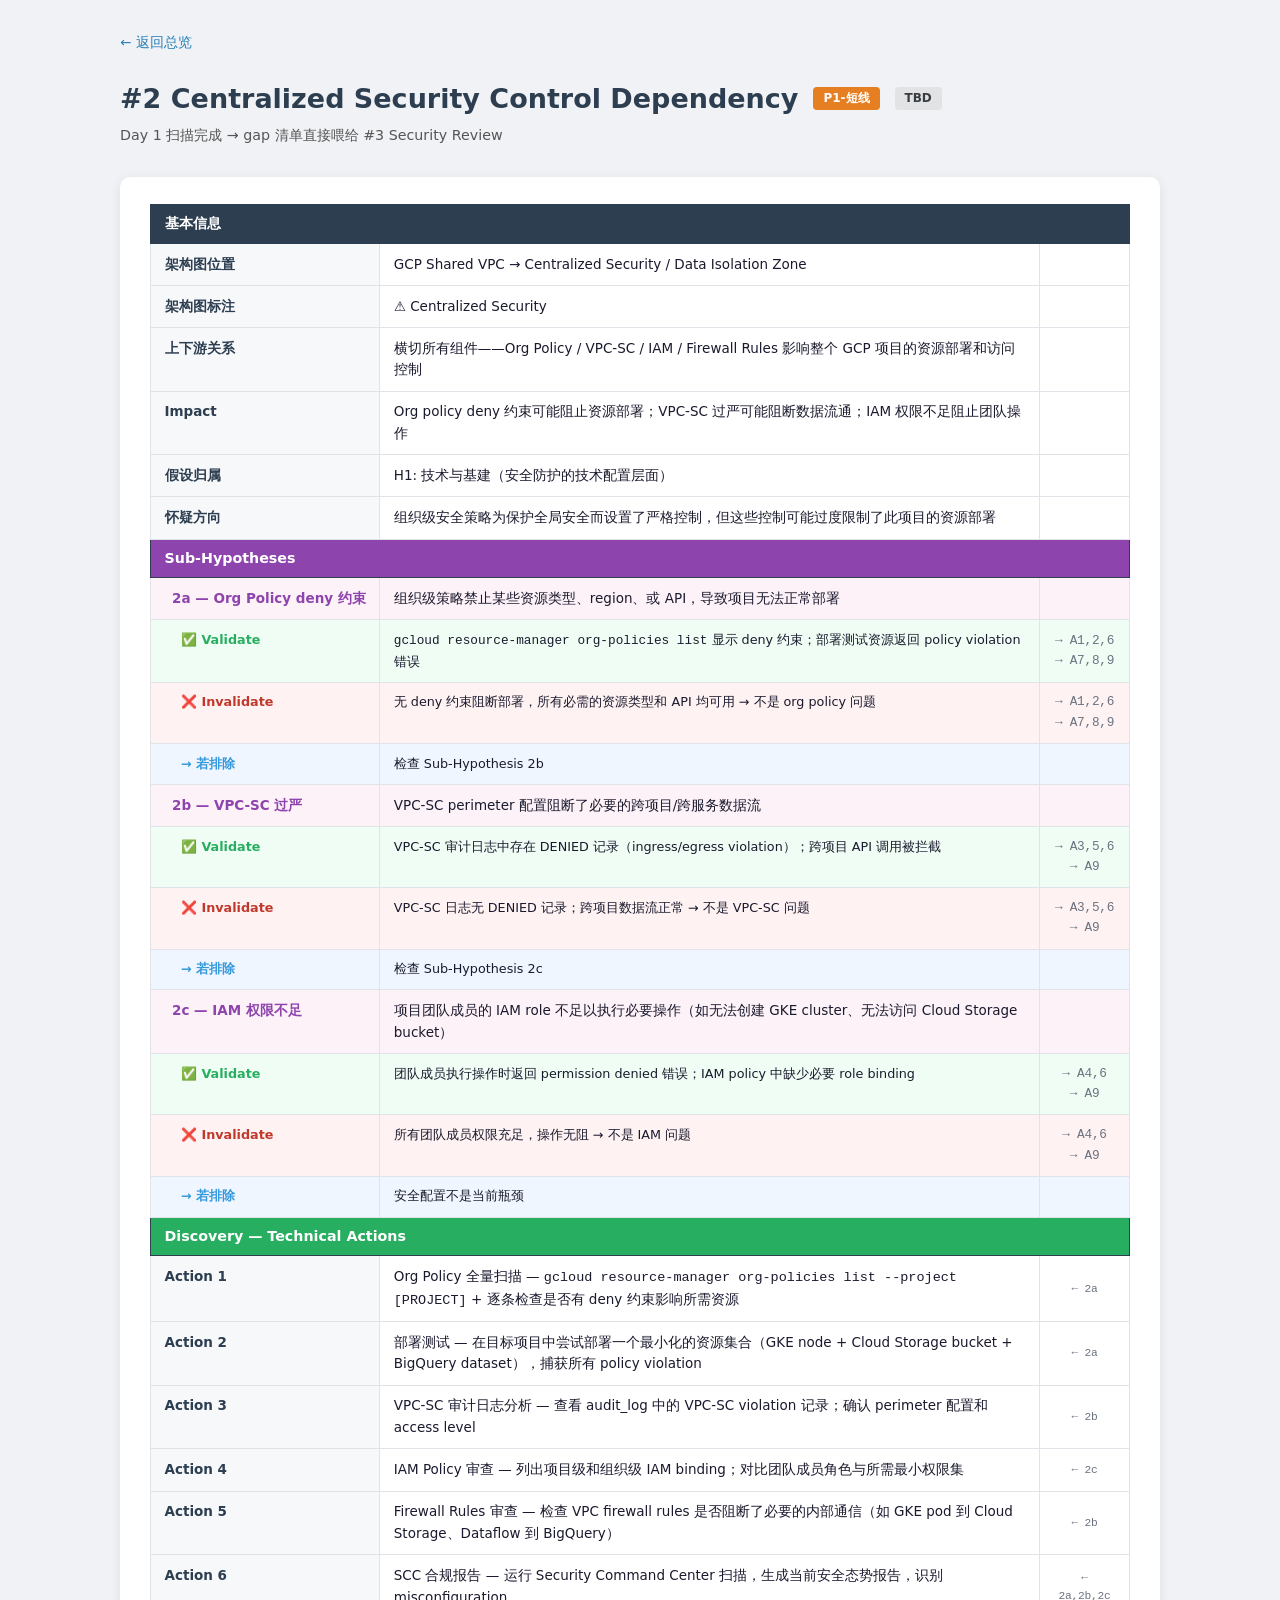
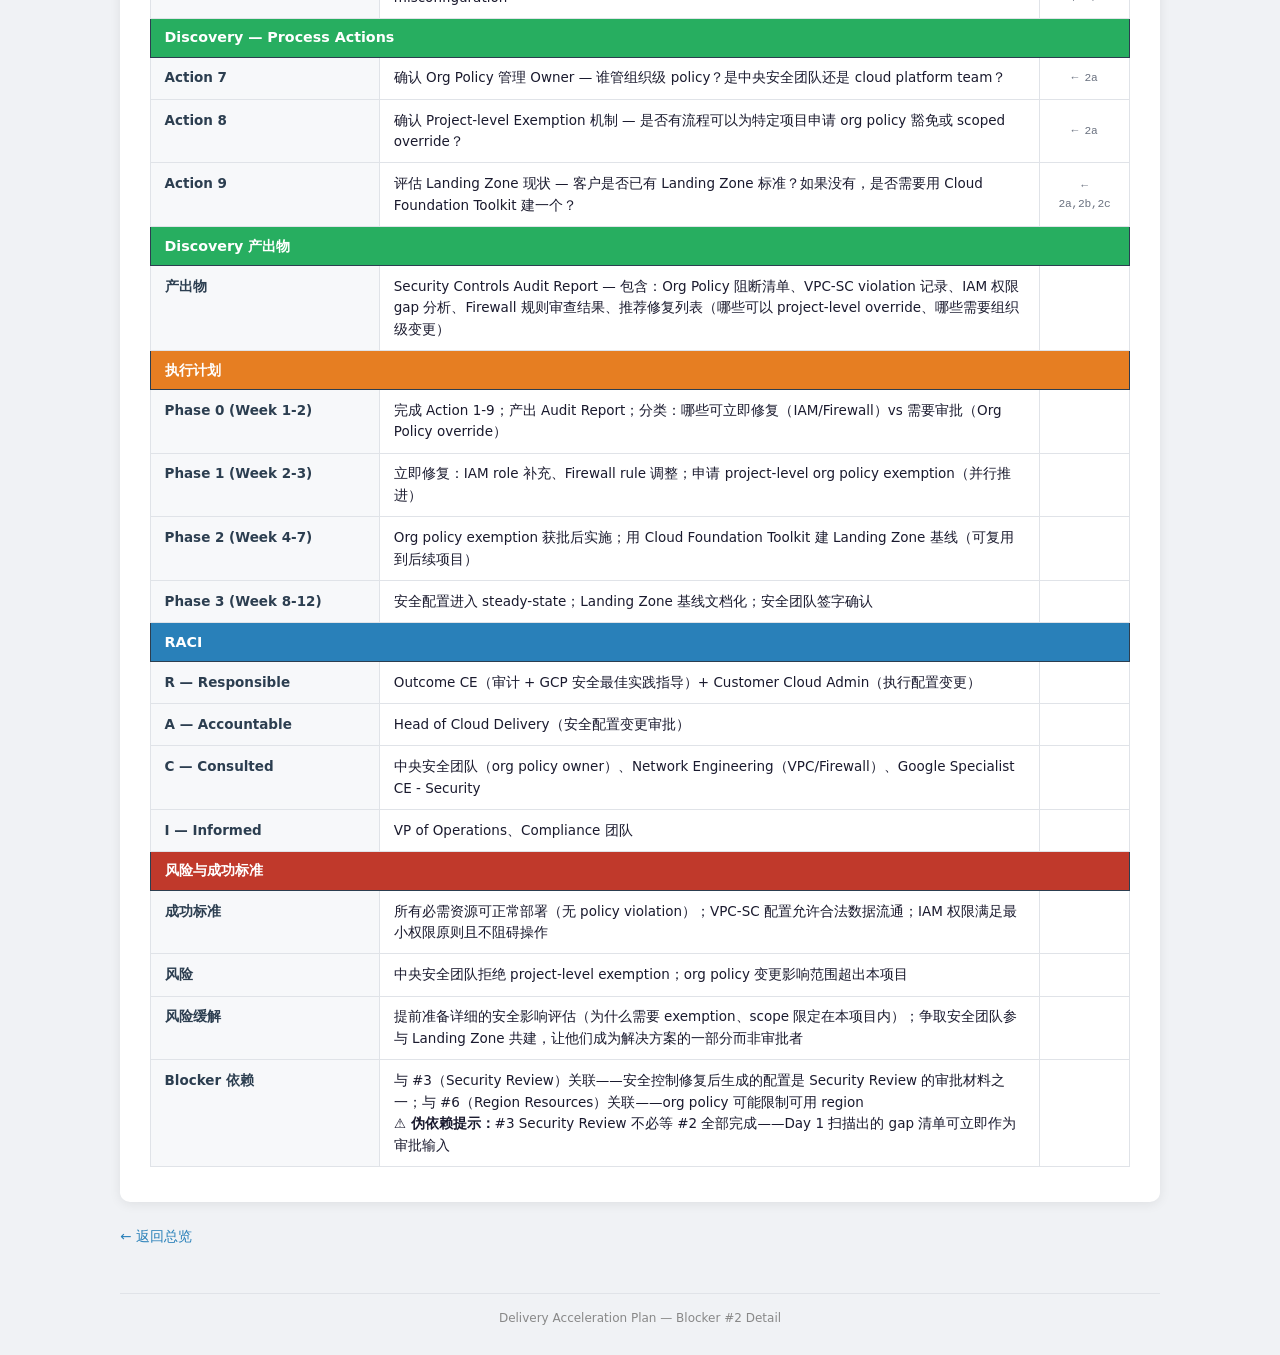
==== blocker2.html @ 209edbf9 "Initial commit — Delivery Acceleration Plan dashboard" ====
<!DOCTYPE html>
<html lang="zh-CN">
<head>
<meta charset="UTF-8"><meta name="viewport" content="width=device-width,initial-scale=1">
<title>#2 Centralized Security Control Dependency — Blocker Detail</title>
<link rel="stylesheet" href="style.css">
<style>
.ref-col{width:90px;text-align:center;font-size:.75rem;color:#6b7280;font-family:"Cascadia Code","Fira Code",monospace;vertical-align:middle;letter-spacing:-.02em;line-height:1.6}
</style>
</head>
<body>
<div class="nav"><a href="index.html">← 返回总览</a></div>

<div class="page-header">
  <h1>#2 Centralized Security Control Dependency</h1>
  <span class="badge badge-p1">P1-短线</span>
  <span class="status status-tbd">TBD</span>
</div>
<p class="subtitle">Day 1 扫描完成 → gap 清单直接喂给 #3 Security Review</p>

<div class="card">
<table>
<tr class="section-header"><td colspan="3">基本信息</td></tr>
<tr><th>架构图位置</th><td>GCP Shared VPC → Centralized Security / Data Isolation Zone</td><td class="ref-col"></td></tr>
<tr><th>架构图标注</th><td>⚠️ Centralized Security</td><td class="ref-col"></td></tr>
<tr><th>上下游关系</th><td>横切所有组件——Org Policy / VPC-SC / IAM / Firewall Rules 影响整个 GCP 项目的资源部署和访问控制</td><td class="ref-col"></td></tr>
<tr><th>Impact</th><td>Org policy deny 约束可能阻止资源部署；VPC-SC 过严可能阻断数据流通；IAM 权限不足阻止团队操作</td><td class="ref-col"></td></tr>
<tr><th>假设归属</th><td>H1: 技术与基建（安全防护的技术配置层面）</td><td class="ref-col"></td></tr>
<tr><th>怀疑方向</th><td>组织级安全策略为保护全局安全而设置了严格控制，但这些控制可能过度限制了此项目的资源部署</td><td class="ref-col"></td></tr>

<tr class="section-header hyp"><td colspan="3">Sub-Hypotheses</td></tr>

<tr class="sub-hyp"><th>2a — Org Policy deny 约束</th><td>组织级策略禁止某些资源类型、region、或 API，导致项目无法正常部署</td><td class="ref-col"></td></tr>
<tr class="validate"><th>✅ Validate</th><td><code>gcloud resource-manager org-policies list</code> 显示 deny 约束；部署测试资源返回 policy violation 错误</td><td class="ref-col">→ A1,2,6<br>→ A7,8,9</td></tr>
<tr class="invalidate"><th>❌ Invalidate</th><td>无 deny 约束阻断部署，所有必需的资源类型和 API 均可用 → 不是 org policy 问题</td><td class="ref-col">→ A1,2,6<br>→ A7,8,9</td></tr>
<tr class="fallback"><th>→ 若排除</th><td>检查 Sub-Hypothesis 2b</td><td class="ref-col"></td></tr>

<tr class="sub-hyp"><th>2b — VPC-SC 过严</th><td>VPC-SC perimeter 配置阻断了必要的跨项目/跨服务数据流</td><td class="ref-col"></td></tr>
<tr class="validate"><th>✅ Validate</th><td>VPC-SC 审计日志中存在 DENIED 记录（ingress/egress violation）；跨项目 API 调用被拦截</td><td class="ref-col">→ A3,5,6<br>→ A9</td></tr>
<tr class="invalidate"><th>❌ Invalidate</th><td>VPC-SC 日志无 DENIED 记录；跨项目数据流正常 → 不是 VPC-SC 问题</td><td class="ref-col">→ A3,5,6<br>→ A9</td></tr>
<tr class="fallback"><th>→ 若排除</th><td>检查 Sub-Hypothesis 2c</td><td class="ref-col"></td></tr>

<tr class="sub-hyp"><th>2c — IAM 权限不足</th><td>项目团队成员的 IAM role 不足以执行必要操作（如无法创建 GKE cluster、无法访问 Cloud Storage bucket）</td><td class="ref-col"></td></tr>
<tr class="validate"><th>✅ Validate</th><td>团队成员执行操作时返回 permission denied 错误；IAM policy 中缺少必要 role binding</td><td class="ref-col">→ A4,6<br>→ A9</td></tr>
<tr class="invalidate"><th>❌ Invalidate</th><td>所有团队成员权限充足，操作无阻 → 不是 IAM 问题</td><td class="ref-col">→ A4,6<br>→ A9</td></tr>
<tr class="fallback"><th>→ 若排除</th><td>安全配置不是当前瓶颈</td><td class="ref-col"></td></tr>

<tr class="section-header disc"><td colspan="3">Discovery — Technical Actions</td></tr>
<tr><th>Action 1</th><td>Org Policy 全量扫描 — <code>gcloud resource-manager org-policies list --project [PROJECT]</code> + 逐条检查是否有 deny 约束影响所需资源</td><td class="ref-col">← 2a</td></tr>
<tr><th>Action 2</th><td>部署测试 — 在目标项目中尝试部署一个最小化的资源集合（GKE node + Cloud Storage bucket + BigQuery dataset），捕获所有 policy violation</td><td class="ref-col">← 2a</td></tr>
<tr><th>Action 3</th><td>VPC-SC 审计日志分析 — 查看 audit_log 中的 VPC-SC violation 记录；确认 perimeter 配置和 access level</td><td class="ref-col">← 2b</td></tr>
<tr><th>Action 4</th><td>IAM Policy 审查 — 列出项目级和组织级 IAM binding；对比团队成员角色与所需最小权限集</td><td class="ref-col">← 2c</td></tr>
<tr><th>Action 5</th><td>Firewall Rules 审查 — 检查 VPC firewall rules 是否阻断了必要的内部通信（如 GKE pod 到 Cloud Storage、Dataflow 到 BigQuery）</td><td class="ref-col">← 2b</td></tr>
<tr><th>Action 6</th><td>SCC 合规报告 — 运行 Security Command Center 扫描，生成当前安全态势报告，识别 misconfiguration</td><td class="ref-col">← 2a,2b,2c</td></tr>

<tr class="section-header disc"><td colspan="3">Discovery — Process Actions</td></tr>
<tr><th>Action 7</th><td>确认 Org Policy 管理 Owner — 谁管组织级 policy？是中央安全团队还是 cloud platform team？</td><td class="ref-col">← 2a</td></tr>
<tr><th>Action 8</th><td>确认 Project-level Exemption 机制 — 是否有流程可以为特定项目申请 org policy 豁免或 scoped override？</td><td class="ref-col">← 2a</td></tr>
<tr><th>Action 9</th><td>评估 Landing Zone 现状 — 客户是否已有 Landing Zone 标准？如果没有，是否需要用 Cloud Foundation Toolkit 建一个？</td><td class="ref-col">← 2a,2b,2c</td></tr>

<tr class="section-header disc"><td colspan="3">Discovery 产出物</td></tr>
<tr><th>产出物</th><td>Security Controls Audit Report — 包含：Org Policy 阻断清单、VPC-SC violation 记录、IAM 权限 gap 分析、Firewall 规则审查结果、推荐修复列表（哪些可以 project-level override、哪些需要组织级变更）</td><td class="ref-col"></td></tr>

<tr class="section-header exec"><td colspan="3">执行计划</td></tr>
<tr><th>Phase 0 (Week 1-2)</th><td>完成 Action 1-9；产出 Audit Report；分类：哪些可立即修复（IAM/Firewall）vs 需要审批（Org Policy override）</td><td class="ref-col"></td></tr>
<tr><th>Phase 1 (Week 2-3)</th><td>立即修复：IAM role 补充、Firewall rule 调整；申请 project-level org policy exemption（并行推进）</td><td class="ref-col"></td></tr>
<tr><th>Phase 2 (Week 4-7)</th><td>Org policy exemption 获批后实施；用 Cloud Foundation Toolkit 建 Landing Zone 基线（可复用到后续项目）</td><td class="ref-col"></td></tr>
<tr><th>Phase 3 (Week 8-12)</th><td>安全配置进入 steady-state；Landing Zone 基线文档化；安全团队签字确认</td><td class="ref-col"></td></tr>

<tr class="section-header raci"><td colspan="3">RACI</td></tr>
<tr><th>R — Responsible</th><td>Outcome CE（审计 + GCP 安全最佳实践指导）+ Customer Cloud Admin（执行配置变更）</td><td class="ref-col"></td></tr>
<tr><th>A — Accountable</th><td>Head of Cloud Delivery（安全配置变更审批）</td><td class="ref-col"></td></tr>
<tr><th>C — Consulted</th><td>中央安全团队（org policy owner）、Network Engineering（VPC/Firewall）、Google Specialist CE - Security</td><td class="ref-col"></td></tr>
<tr><th>I — Informed</th><td>VP of Operations、Compliance 团队</td><td class="ref-col"></td></tr>

<tr class="section-header risk"><td colspan="3">风险与成功标准</td></tr>
<tr><th>成功标准</th><td>所有必需资源可正常部署（无 policy violation）；VPC-SC 配置允许合法数据流通；IAM 权限满足最小权限原则且不阻碍操作</td><td class="ref-col"></td></tr>
<tr><th>风险</th><td>中央安全团队拒绝 project-level exemption；org policy 变更影响范围超出本项目</td><td class="ref-col"></td></tr>
<tr><th>风险缓解</th><td>提前准备详细的安全影响评估（为什么需要 exemption、scope 限定在本项目内）；争取安全团队参与 Landing Zone 共建，让他们成为解决方案的一部分而非审批者</td><td class="ref-col"></td></tr>
<tr><th>Blocker 依赖</th><td>与 #3（Security Review）关联——安全控制修复后生成的配置是 Security Review 的审批材料之一；与 #6（Region Resources）关联——org policy 可能限制可用 region<br><b>⚠️ 伪依赖提示：</b>#3 Security Review 不必等 #2 全部完成——Day 1 扫描出的 gap 清单可立即作为审批输入</td><td class="ref-col"></td></tr>
</table>
</div>

<div class="nav" style="margin-top:1rem"><a href="index.html">← 返回总览</a></div>
<div class="footer">Delivery Acceleration Plan — Blocker #2 Detail</div>
</body>
</html>
---- style.css ----
/* ===== Base ===== */
*,*::before,*::after{box-sizing:border-box;margin:0;padding:0}
:root{
  --bg:#f0f2f5;--card:#fff;--border:#e0e3e8;
  --text:#1a1a2e;--text2:#555;--text3:#888;
  --p0:#dc3545;--p1:#e67e22;--p2:#27ae60;
  --accent:#2c3e50;--link:#2980b9;
  --shadow:0 2px 12px rgba(0,0,0,.08);
  --radius:10px;
}
html{font-size:15px}
body{font-family:"Segoe UI","Microsoft YaHei","PingFang SC",system-ui,sans-serif;background:var(--bg);color:var(--text);line-height:1.6;padding:2rem;max-width:1100px;margin:0 auto}

/* ===== Typography ===== */
h1{font-size:1.8rem;color:var(--accent);margin-bottom:.3rem}
h2{font-size:1.3rem;color:var(--accent);margin:2rem 0 1rem;padding-bottom:.4rem;border-bottom:2px solid var(--border)}
h3{font-size:1.05rem;color:var(--text2);margin:1.2rem 0 .6rem}
p.subtitle{color:var(--text2);margin-bottom:2rem;font-size:.95rem}

/* ===== Badge ===== */
.badge{display:inline-block;padding:2px 10px;border-radius:4px;font-size:.8rem;font-weight:700;color:#fff;vertical-align:middle}
.badge-p0{background:var(--p0)}
.badge-p1{background:var(--p1)}
.badge-p2{background:var(--p2)}
.badge-h3{background:var(--p2)}
.badge-info{background:#17a2b8}

/* ===== Card ===== */
.card{background:var(--card);border-radius:var(--radius);box-shadow:var(--shadow);padding:1.8rem 2rem;margin-bottom:1.5rem}

/* ===== Dependency Diagram ===== */
.diagram-box{background:#1a1a2e;color:#e8e8e8;border-radius:var(--radius);padding:2rem 2.5rem;overflow-x:auto;box-shadow:var(--shadow)}
.diagram-box pre{font-family:"Cascadia Code","Fira Code","Source Code Pro","Consolas",monospace;font-size:.88rem;line-height:1.7;white-space:pre;margin:0}
.diagram-box a{color:#5dade2;text-decoration:none;font-weight:700;transition:color .15s}
.diagram-box a:hover{color:#f9e547;text-decoration:underline}
.diagram-box .dim{color:#6c7a89}
.diagram-box .arrow{color:#7f8c8d}
.diagram-box .label{color:#aab7b8;font-size:.82rem}

/* ===== Table ===== */
table{width:100%;border-collapse:collapse;margin-bottom:.5rem}
table th,table td{padding:.65rem .9rem;text-align:left;border:1px solid var(--border);vertical-align:top;font-size:.9rem}
table th{background:#f7f8fa;color:var(--accent);font-weight:600;white-space:nowrap;width:180px}
table td{color:var(--text)}

/* Section header row */
tr.section-header td{background:var(--accent);color:#fff;font-weight:700;font-size:.95rem;padding:.5rem .9rem;border-color:var(--accent)}
tr.section-header.hyp td{background:#8e44ad}
tr.section-header.disc td{background:#27ae60}
tr.section-header.exec td{background:#e67e22}
tr.section-header.raci td{background:#2980b9}
tr.section-header.risk td{background:#c0392b}

/* Sub-hypothesis rows */
tr.sub-hyp th{background:#fdf2f8;color:#8e44ad;font-weight:600;padding-left:1.4rem}
tr.sub-hyp td{background:#fdf2f8}
tr.validate th{background:#f0fdf4;color:#27ae60;padding-left:2rem;font-size:.85rem}
tr.validate td{background:#f0fdf4;font-size:.85rem}
tr.invalidate th{background:#fef2f2;color:#c0392b;padding-left:2rem;font-size:.85rem}
tr.invalidate td{background:#fef2f2;font-size:.85rem}
tr.fallback th{background:#eff6ff;color:#3498db;padding-left:2rem;font-size:.85rem}
tr.fallback td{background:#eff6ff;font-size:.85rem}

/* ===== Nav ===== */
.nav{margin-bottom:1.5rem}
.nav a{color:var(--link);text-decoration:none;font-size:.9rem}
.nav a:hover{text-decoration:underline}
.nav .sep{color:var(--text3);margin:0 .4rem}

/* ===== Header bar ===== */
.page-header{display:flex;align-items:center;gap:1rem;flex-wrap:wrap;margin-bottom:.3rem}
.page-header h1{margin-bottom:0}

/* ===== Status ===== */
.status{display:inline-block;padding:2px 10px;border-radius:4px;font-size:.8rem;font-weight:600}
.status-active{background:#ffeeba;color:#856404}
.status-stalled{background:#f8d7da;color:#721c24}
.status-tbd{background:#e2e3e5;color:#383d41}
.status-pending{background:#d1ecf1;color:#0c5460}

/* ===== Footer ===== */
.footer{text-align:center;color:var(--text3);font-size:.8rem;margin-top:3rem;padding-top:1rem;border-top:1px solid var(--border)}

/* ===== Critical Path ===== */
.critical-path{background:linear-gradient(135deg,#fff9c4,#fff3e0);border-radius:var(--radius);padding:1.2rem 1.5rem;margin-top:1.5rem;box-shadow:0 2px 12px rgba(0,0,0,.06)}
.critical-path h3{color:#e65100;margin:0 0 .5rem}
.critical-path p{color:#4e342e;font-size:.92rem;margin:0}

/* ===== Index cards grid ===== */
.blocker-grid{display:grid;grid-template-columns:repeat(2,1fr);gap:1rem}
.blocker-card{background:var(--card);border-radius:var(--radius);box-shadow:var(--shadow);padding:.5rem 1rem;transition:transform .15s,box-shadow .15s;text-decoration:none;color:var(--text);display:block;border-left:4px solid var(--border)}
.blocker-card:hover{transform:translateY(-2px);box-shadow:0 6px 20px rgba(0,0,0,.12)}
.blocker-card.p0{border-left-color:var(--p0)}
.blocker-card.p1{border-left-color:var(--p1)}
.blocker-card.p2{border-left-color:var(--p2)}
.blocker-card.h3{border-left-color:var(--p2)}
.blocker-card .card-title{font-weight:700;font-size:.85rem;margin-bottom:.15rem;display:flex;align-items:center;gap:.4rem}
.blocker-card .card-desc{color:var(--text2);font-size:.75rem;line-height:1.4}

/* ===== Gantt Version Panel ===== */
.gv-toolbar{display:flex;gap:.5rem;margin-bottom:.6rem;flex-wrap:wrap}
.gv-btn{padding:.3rem .7rem;font-size:.7rem;border:1px solid #cbd5e1;border-radius:6px;background:#fff;color:#475569;cursor:pointer;transition:all .15s;font-family:inherit}
.gv-btn:hover{background:#f1f5f9;border-color:#94a3b8;color:#1e293b}
.gv-panel{background:#fff;border:1px solid #e2e8f0;border-radius:10px;box-shadow:0 4px 16px rgba(0,0,0,.08);margin-top:.6rem;max-height:360px;overflow:hidden;display:flex;flex-direction:column}
.gv-panel-hdr{padding:.5rem .8rem;font-size:.75rem;font-weight:700;color:#1e293b;border-bottom:1px solid #e2e8f0;display:flex;justify-content:space-between;align-items:center}
.gv-close{cursor:pointer;color:#94a3b8;font-size:.85rem;line-height:1}
.gv-close:hover{color:#ef4444}
.gv-list{overflow-y:auto;flex:1;padding:.4rem 0}
.gv-item{display:flex;align-items:center;gap:.5rem;padding:.35rem .8rem;font-size:.7rem;border-bottom:1px solid #f1f5f9;transition:background .1s}
.gv-item:hover{background:#f8fafc}
.gv-icon{font-size:.8rem;flex-shrink:0;width:16px;text-align:center}
.gv-manual .gv-icon{color:#d97706}
.gv-auto .gv-icon{color:#94a3b8}
.gv-name{flex:1;min-width:0;overflow:hidden;text-overflow:ellipsis;white-space:nowrap;color:#334155}
.gv-auto .gv-name{color:#94a3b8;font-style:italic}
.gv-time{font-size:.62rem;color:#94a3b8;flex-shrink:0;font-family:"Cascadia Code","Fira Code",monospace}
.gv-actions{display:flex;gap:.3rem;flex-shrink:0}
.gv-actions button{padding:.15rem .4rem;font-size:.6rem;border:1px solid #e2e8f0;border-radius:4px;background:#fff;color:#475569;cursor:pointer;transition:all .12s}
.gv-actions .gv-restore:hover{background:#dbeafe;border-color:#93c5fd;color:#1d4ed8}
.gv-actions .gv-del:hover{background:#fee2e2;border-color:#fca5a5;color:#dc2626}
.gv-empty{padding:1.5rem;text-align:center;color:#94a3b8;font-size:.72rem}

/* ===== Responsive ===== */
@media(max-width:700px){
  body{padding:1rem}
  .diagram-box{padding:1rem;font-size:.75rem}
  table th{width:120px}
}
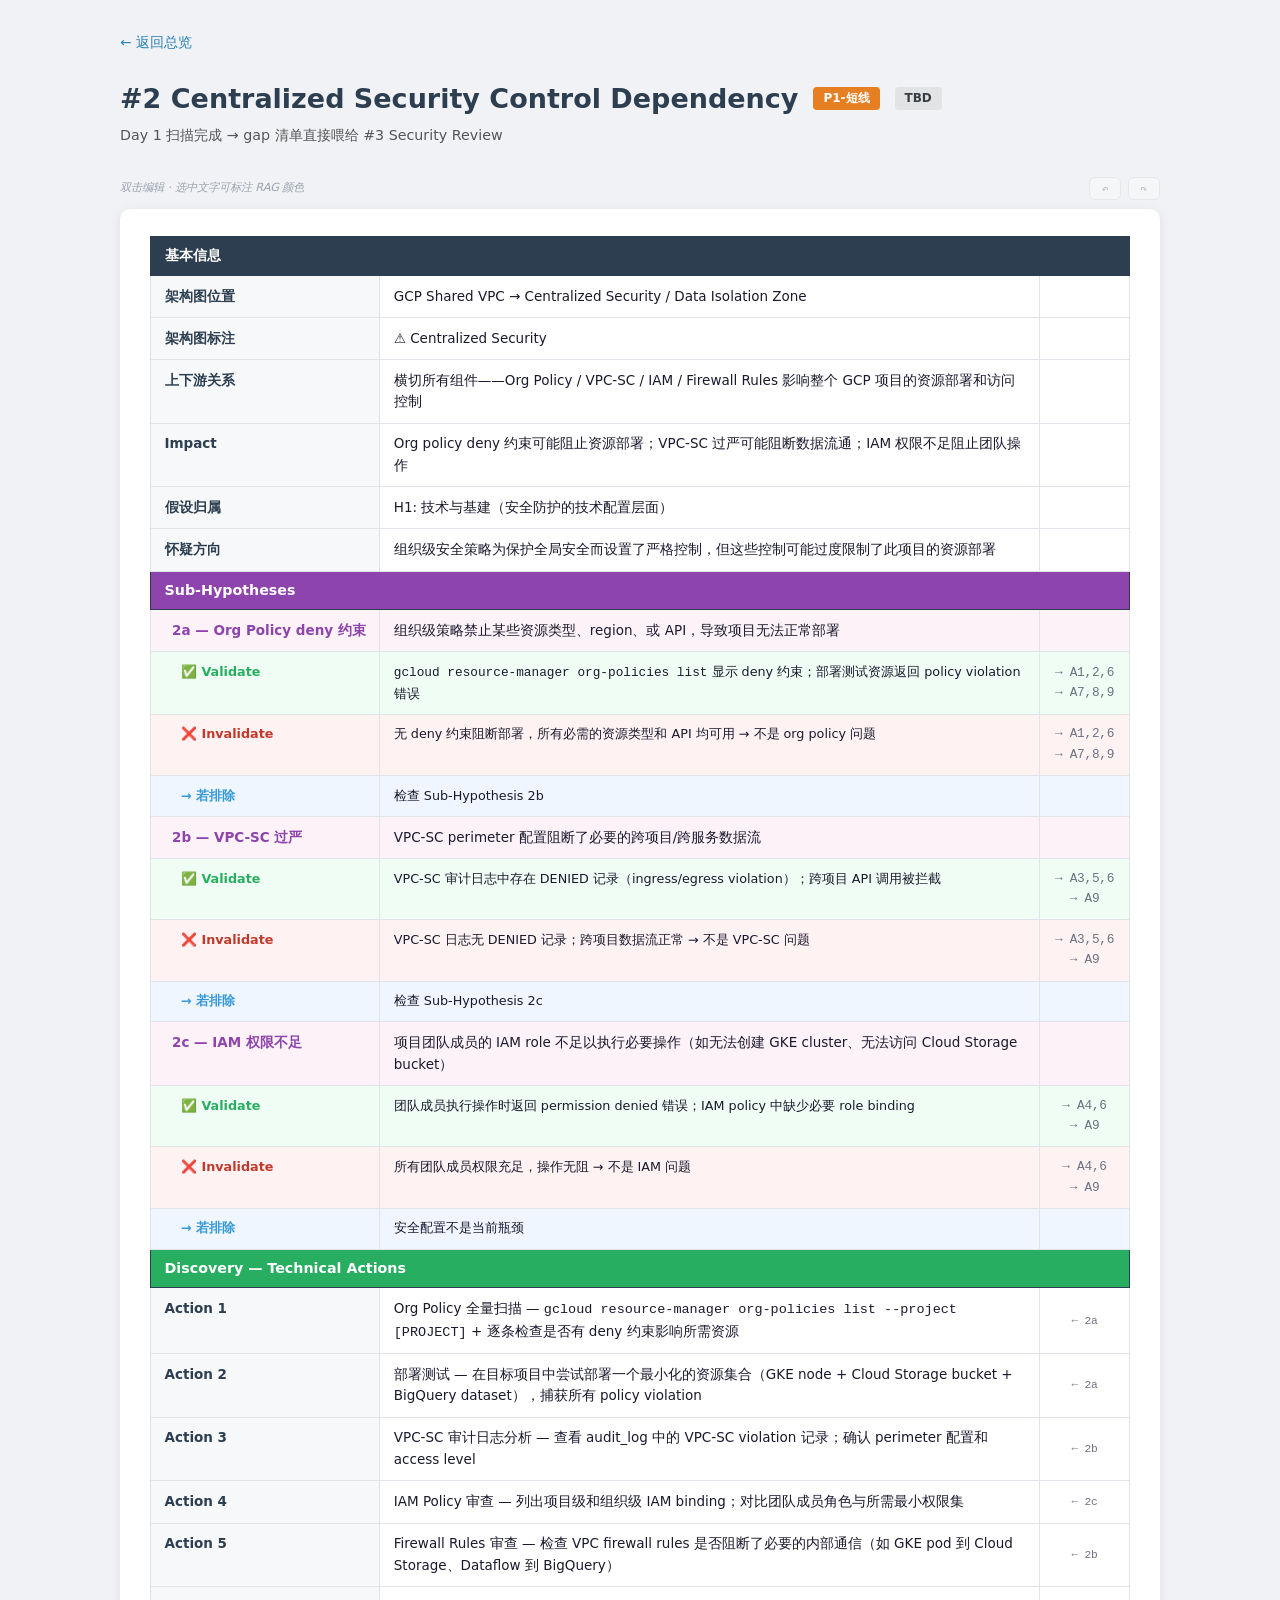
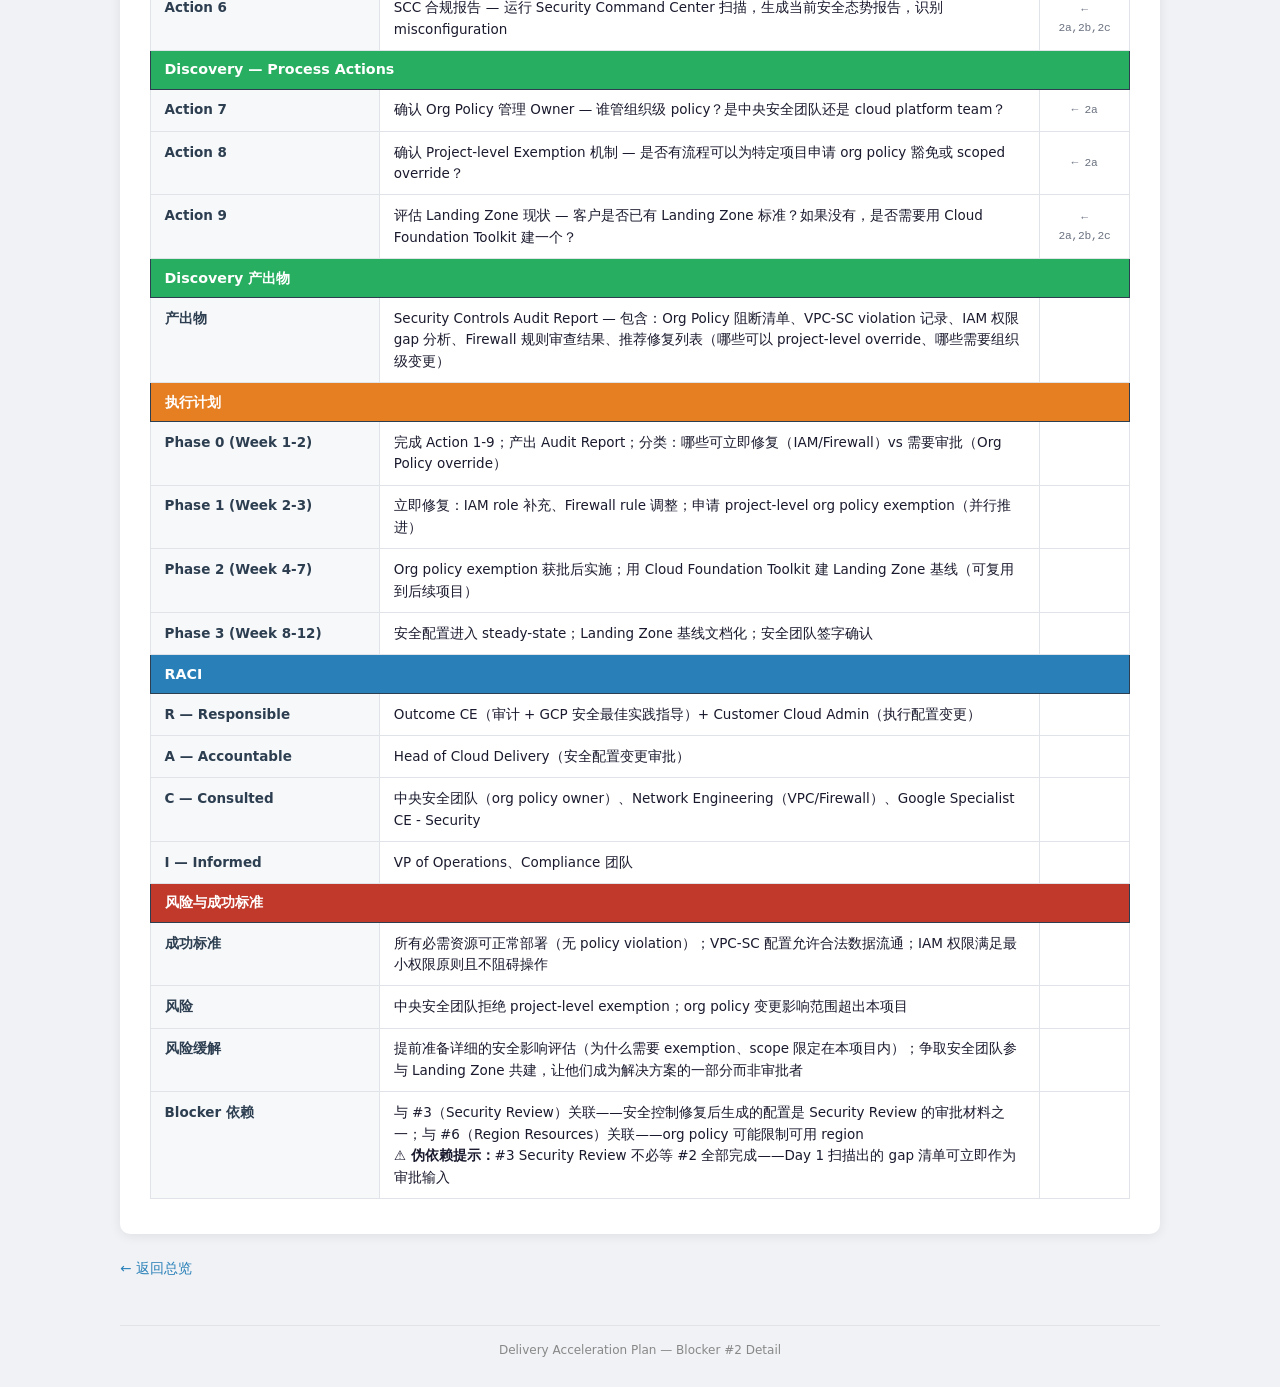
==== commit e92c10ef: "Add inline editing with RAG highlighting and undo/redo to blocker pages - site-editor.js: self-conta" ====
--- a/blocker2.html
+++ b/blocker2.html
@@ -83,5 +83,6 @@
 
 <div class="nav" style="margin-top:1rem"><a href="index.html">← 返回总览</a></div>
 <div class="footer">Delivery Acceleration Plan — Blocker #2 Detail</div>
+<script src="site-editor.js"></script>
 </body>
 </html>
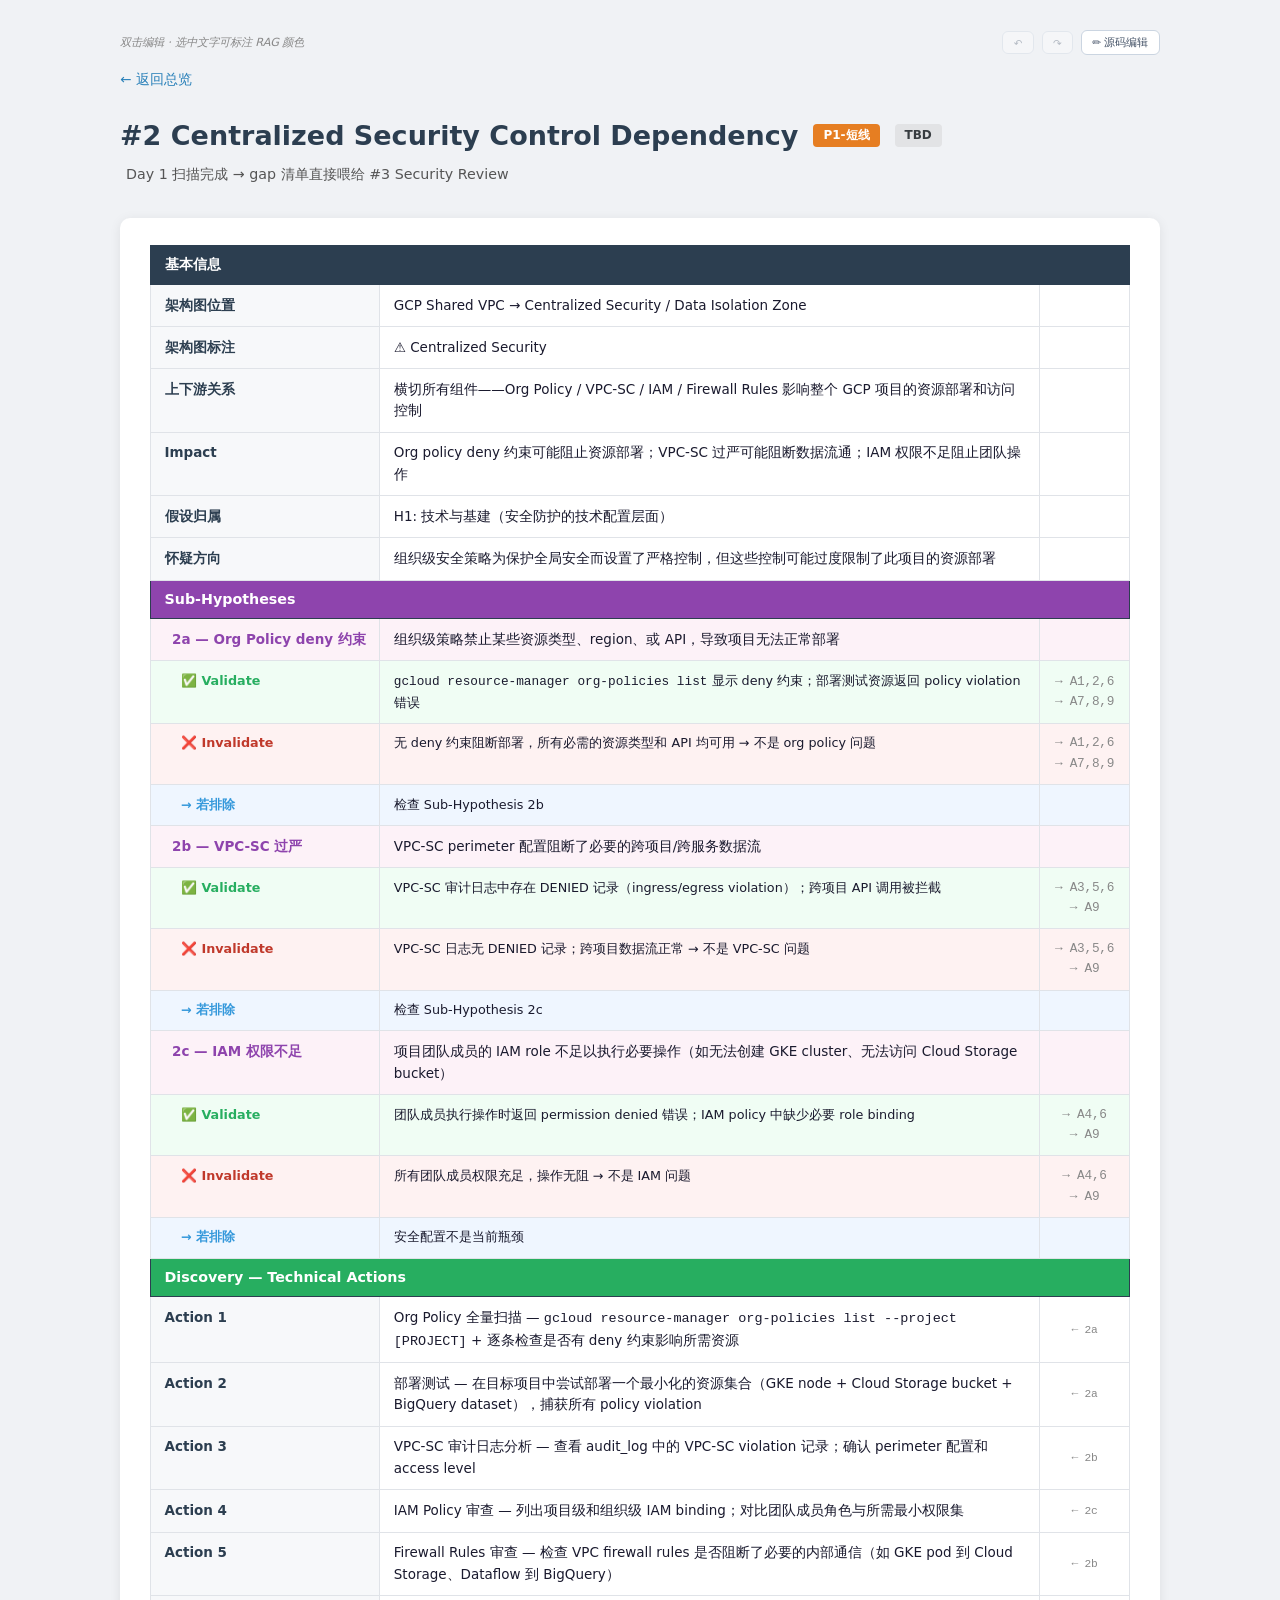
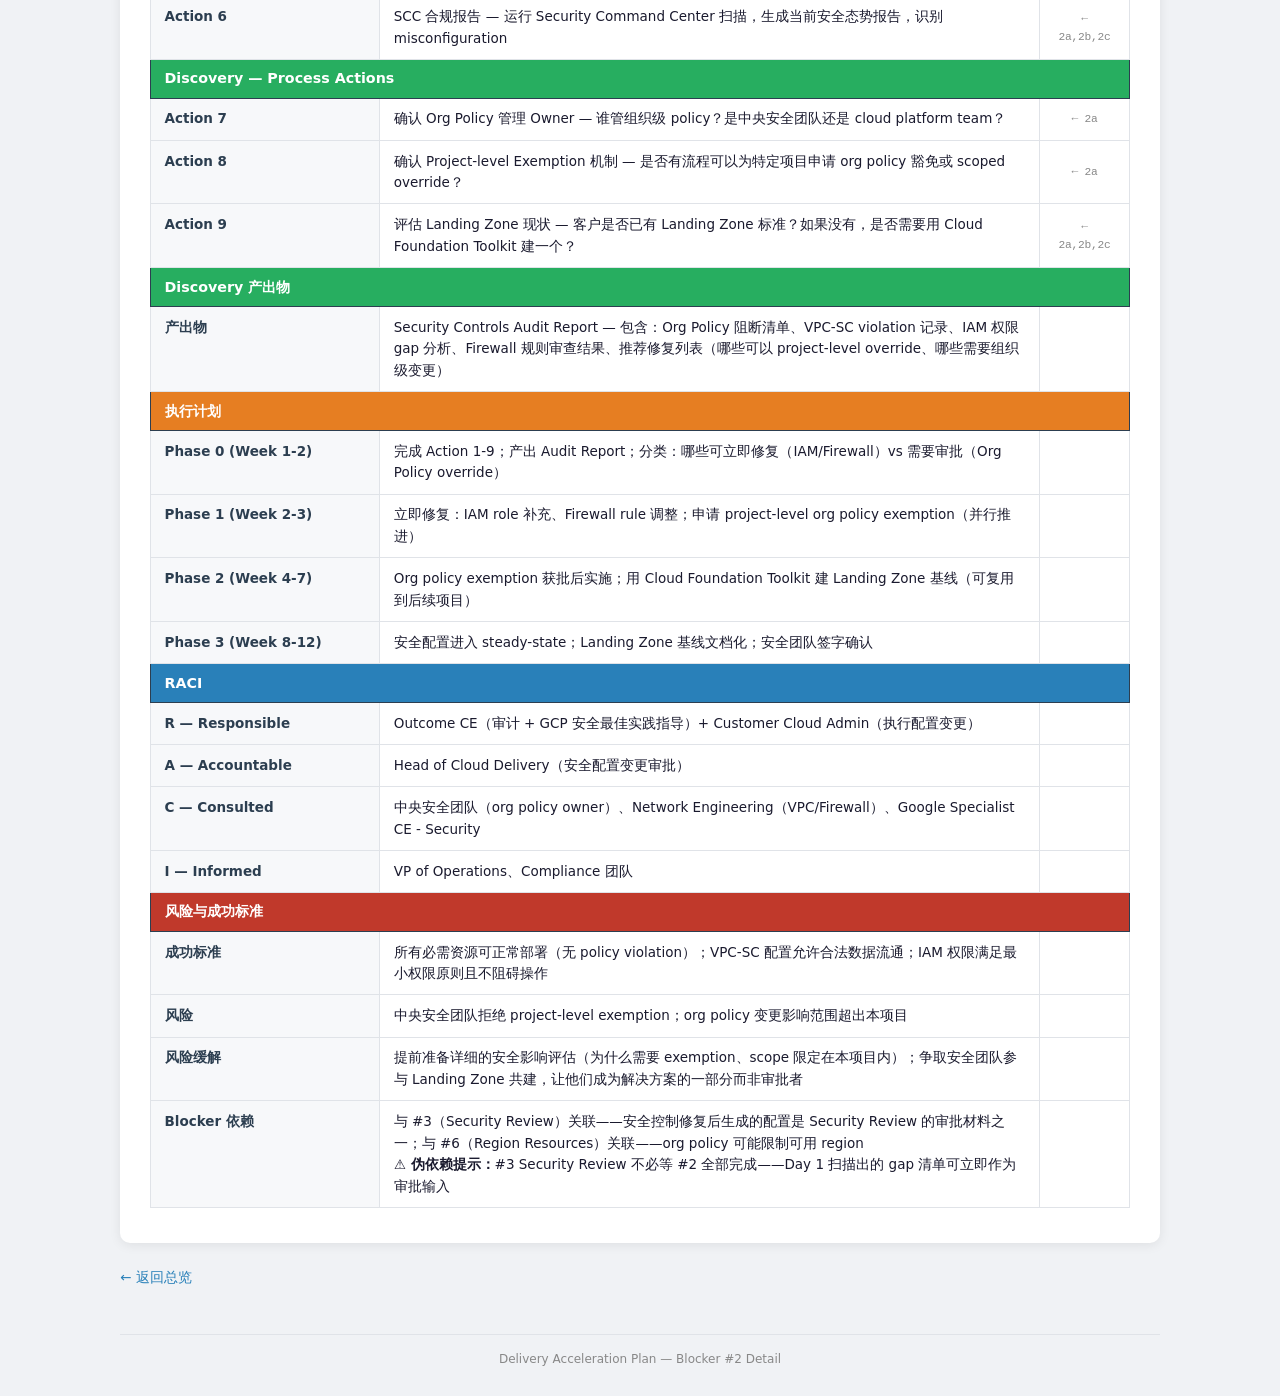
==== commit b10e47a0: "Refactor blocker pages to MD-driven architecture with blocker-renderer.js - blocker1-8.html: replace" ====
--- a/blocker2.html
+++ b/blocker2.html
@@ -2,87 +2,12 @@
 <html lang="zh-CN">
 <head>
 <meta charset="UTF-8"><meta name="viewport" content="width=device-width,initial-scale=1">
-<title>#2 Centralized Security Control Dependency — Blocker Detail</title>
+<title>Blocker #2 — Loading...</title>
 <link rel="stylesheet" href="style.css">
-<style>
-.ref-col{width:90px;text-align:center;font-size:.75rem;color:#6b7280;font-family:"Cascadia Code","Fira Code",monospace;vertical-align:middle;letter-spacing:-.02em;line-height:1.6}
-</style>
 </head>
 <body>
-<div class="nav"><a href="index.html">← 返回总览</a></div>
-
-<div class="page-header">
-  <h1>#2 Centralized Security Control Dependency</h1>
-  <span class="badge badge-p1">P1-短线</span>
-  <span class="status status-tbd">TBD</span>
-</div>
-<p class="subtitle">Day 1 扫描完成 → gap 清单直接喂给 #3 Security Review</p>
-
-<div class="card">
-<table>
-<tr class="section-header"><td colspan="3">基本信息</td></tr>
-<tr><th>架构图位置</th><td>GCP Shared VPC → Centralized Security / Data Isolation Zone</td><td class="ref-col"></td></tr>
-<tr><th>架构图标注</th><td>⚠️ Centralized Security</td><td class="ref-col"></td></tr>
-<tr><th>上下游关系</th><td>横切所有组件——Org Policy / VPC-SC / IAM / Firewall Rules 影响整个 GCP 项目的资源部署和访问控制</td><td class="ref-col"></td></tr>
-<tr><th>Impact</th><td>Org policy deny 约束可能阻止资源部署；VPC-SC 过严可能阻断数据流通；IAM 权限不足阻止团队操作</td><td class="ref-col"></td></tr>
-<tr><th>假设归属</th><td>H1: 技术与基建（安全防护的技术配置层面）</td><td class="ref-col"></td></tr>
-<tr><th>怀疑方向</th><td>组织级安全策略为保护全局安全而设置了严格控制，但这些控制可能过度限制了此项目的资源部署</td><td class="ref-col"></td></tr>
-
-<tr class="section-header hyp"><td colspan="3">Sub-Hypotheses</td></tr>
-
-<tr class="sub-hyp"><th>2a — Org Policy deny 约束</th><td>组织级策略禁止某些资源类型、region、或 API，导致项目无法正常部署</td><td class="ref-col"></td></tr>
-<tr class="validate"><th>✅ Validate</th><td><code>gcloud resource-manager org-policies list</code> 显示 deny 约束；部署测试资源返回 policy violation 错误</td><td class="ref-col">→ A1,2,6<br>→ A7,8,9</td></tr>
-<tr class="invalidate"><th>❌ Invalidate</th><td>无 deny 约束阻断部署，所有必需的资源类型和 API 均可用 → 不是 org policy 问题</td><td class="ref-col">→ A1,2,6<br>→ A7,8,9</td></tr>
-<tr class="fallback"><th>→ 若排除</th><td>检查 Sub-Hypothesis 2b</td><td class="ref-col"></td></tr>
-
-<tr class="sub-hyp"><th>2b — VPC-SC 过严</th><td>VPC-SC perimeter 配置阻断了必要的跨项目/跨服务数据流</td><td class="ref-col"></td></tr>
-<tr class="validate"><th>✅ Validate</th><td>VPC-SC 审计日志中存在 DENIED 记录（ingress/egress violation）；跨项目 API 调用被拦截</td><td class="ref-col">→ A3,5,6<br>→ A9</td></tr>
-<tr class="invalidate"><th>❌ Invalidate</th><td>VPC-SC 日志无 DENIED 记录；跨项目数据流正常 → 不是 VPC-SC 问题</td><td class="ref-col">→ A3,5,6<br>→ A9</td></tr>
-<tr class="fallback"><th>→ 若排除</th><td>检查 Sub-Hypothesis 2c</td><td class="ref-col"></td></tr>
-
-<tr class="sub-hyp"><th>2c — IAM 权限不足</th><td>项目团队成员的 IAM role 不足以执行必要操作（如无法创建 GKE cluster、无法访问 Cloud Storage bucket）</td><td class="ref-col"></td></tr>
-<tr class="validate"><th>✅ Validate</th><td>团队成员执行操作时返回 permission denied 错误；IAM policy 中缺少必要 role binding</td><td class="ref-col">→ A4,6<br>→ A9</td></tr>
-<tr class="invalidate"><th>❌ Invalidate</th><td>所有团队成员权限充足，操作无阻 → 不是 IAM 问题</td><td class="ref-col">→ A4,6<br>→ A9</td></tr>
-<tr class="fallback"><th>→ 若排除</th><td>安全配置不是当前瓶颈</td><td class="ref-col"></td></tr>
-
-<tr class="section-header disc"><td colspan="3">Discovery — Technical Actions</td></tr>
-<tr><th>Action 1</th><td>Org Policy 全量扫描 — <code>gcloud resource-manager org-policies list --project [PROJECT]</code> + 逐条检查是否有 deny 约束影响所需资源</td><td class="ref-col">← 2a</td></tr>
-<tr><th>Action 2</th><td>部署测试 — 在目标项目中尝试部署一个最小化的资源集合（GKE node + Cloud Storage bucket + BigQuery dataset），捕获所有 policy violation</td><td class="ref-col">← 2a</td></tr>
-<tr><th>Action 3</th><td>VPC-SC 审计日志分析 — 查看 audit_log 中的 VPC-SC violation 记录；确认 perimeter 配置和 access level</td><td class="ref-col">← 2b</td></tr>
-<tr><th>Action 4</th><td>IAM Policy 审查 — 列出项目级和组织级 IAM binding；对比团队成员角色与所需最小权限集</td><td class="ref-col">← 2c</td></tr>
-<tr><th>Action 5</th><td>Firewall Rules 审查 — 检查 VPC firewall rules 是否阻断了必要的内部通信（如 GKE pod 到 Cloud Storage、Dataflow 到 BigQuery）</td><td class="ref-col">← 2b</td></tr>
-<tr><th>Action 6</th><td>SCC 合规报告 — 运行 Security Command Center 扫描，生成当前安全态势报告，识别 misconfiguration</td><td class="ref-col">← 2a,2b,2c</td></tr>
-
-<tr class="section-header disc"><td colspan="3">Discovery — Process Actions</td></tr>
-<tr><th>Action 7</th><td>确认 Org Policy 管理 Owner — 谁管组织级 policy？是中央安全团队还是 cloud platform team？</td><td class="ref-col">← 2a</td></tr>
-<tr><th>Action 8</th><td>确认 Project-level Exemption 机制 — 是否有流程可以为特定项目申请 org policy 豁免或 scoped override？</td><td class="ref-col">← 2a</td></tr>
-<tr><th>Action 9</th><td>评估 Landing Zone 现状 — 客户是否已有 Landing Zone 标准？如果没有，是否需要用 Cloud Foundation Toolkit 建一个？</td><td class="ref-col">← 2a,2b,2c</td></tr>
-
-<tr class="section-header disc"><td colspan="3">Discovery 产出物</td></tr>
-<tr><th>产出物</th><td>Security Controls Audit Report — 包含：Org Policy 阻断清单、VPC-SC violation 记录、IAM 权限 gap 分析、Firewall 规则审查结果、推荐修复列表（哪些可以 project-level override、哪些需要组织级变更）</td><td class="ref-col"></td></tr>
-
-<tr class="section-header exec"><td colspan="3">执行计划</td></tr>
-<tr><th>Phase 0 (Week 1-2)</th><td>完成 Action 1-9；产出 Audit Report；分类：哪些可立即修复（IAM/Firewall）vs 需要审批（Org Policy override）</td><td class="ref-col"></td></tr>
-<tr><th>Phase 1 (Week 2-3)</th><td>立即修复：IAM role 补充、Firewall rule 调整；申请 project-level org policy exemption（并行推进）</td><td class="ref-col"></td></tr>
-<tr><th>Phase 2 (Week 4-7)</th><td>Org policy exemption 获批后实施；用 Cloud Foundation Toolkit 建 Landing Zone 基线（可复用到后续项目）</td><td class="ref-col"></td></tr>
-<tr><th>Phase 3 (Week 8-12)</th><td>安全配置进入 steady-state；Landing Zone 基线文档化；安全团队签字确认</td><td class="ref-col"></td></tr>
-
-<tr class="section-header raci"><td colspan="3">RACI</td></tr>
-<tr><th>R — Responsible</th><td>Outcome CE（审计 + GCP 安全最佳实践指导）+ Customer Cloud Admin（执行配置变更）</td><td class="ref-col"></td></tr>
-<tr><th>A — Accountable</th><td>Head of Cloud Delivery（安全配置变更审批）</td><td class="ref-col"></td></tr>
-<tr><th>C — Consulted</th><td>中央安全团队（org policy owner）、Network Engineering（VPC/Firewall）、Google Specialist CE - Security</td><td class="ref-col"></td></tr>
-<tr><th>I — Informed</th><td>VP of Operations、Compliance 团队</td><td class="ref-col"></td></tr>
-
-<tr class="section-header risk"><td colspan="3">风险与成功标准</td></tr>
-<tr><th>成功标准</th><td>所有必需资源可正常部署（无 policy violation）；VPC-SC 配置允许合法数据流通；IAM 权限满足最小权限原则且不阻碍操作</td><td class="ref-col"></td></tr>
-<tr><th>风险</th><td>中央安全团队拒绝 project-level exemption；org policy 变更影响范围超出本项目</td><td class="ref-col"></td></tr>
-<tr><th>风险缓解</th><td>提前准备详细的安全影响评估（为什么需要 exemption、scope 限定在本项目内）；争取安全团队参与 Landing Zone 共建，让他们成为解决方案的一部分而非审批者</td><td class="ref-col"></td></tr>
-<tr><th>Blocker 依赖</th><td>与 #3（Security Review）关联——安全控制修复后生成的配置是 Security Review 的审批材料之一；与 #6（Region Resources）关联——org policy 可能限制可用 region<br><b>⚠️ 伪依赖提示：</b>#3 Security Review 不必等 #2 全部完成——Day 1 扫描出的 gap 清单可立即作为审批输入</td><td class="ref-col"></td></tr>
-</table>
-</div>
-
-<div class="nav" style="margin-top:1rem"><a href="index.html">← 返回总览</a></div>
-<div class="footer">Delivery Acceleration Plan — Blocker #2 Detail</div>
-<script src="site-editor.js"></script>
+<div id="blocker-root"></div>
+<script src="blocker-renderer.js"></script>
+<script>BlockerRenderer.init('blocker2.md', 'blocker-root');</script>
 </body>
 </html>
--- a/style.css
+++ b/style.css
@@ -120,6 +120,70 @@
 .gv-actions .gv-del:hover{background:#fee2e2;border-color:#fca5a5;color:#dc2626}
 .gv-empty{padding:1.5rem;text-align:center;color:#94a3b8;font-size:.72rem}
 
+/* ===== Blocker Editor ===== */
+.blocker-toolbar{display:flex;justify-content:flex-end;align-items:center;gap:.5rem;margin-bottom:.8rem}
+.edit-hint{font-size:.75rem;color:var(--text3);margin-right:auto;font-style:italic}
+.blocker-textarea{
+  width:100%;min-height:600px;padding:1rem 1.2rem;
+  font-family:"Cascadia Code","Fira Code","Source Code Pro",Consolas,monospace;
+  font-size:.82rem;line-height:1.65;color:var(--text);
+  background:var(--card);border:2px solid rgba(41,128,185,.15);border-radius:var(--radius);
+  resize:vertical;outline:none;tab-size:2;
+}
+.blocker-textarea:focus{border-color:var(--link);box-shadow:0 0 0 3px rgba(41,128,185,.1)}
+.blocker-editor-actions{display:flex;gap:.5rem;margin-top:.6rem}
+.blocker-btn-save{background:var(--link)!important;color:#fff!important;border-color:var(--link)!important}
+.blocker-btn-save:hover{background:#1a6ea0!important}
+.blocker-btn-reset{color:var(--p0)!important;border-color:rgba(220,53,69,.3)!important}
+.blocker-btn-reset:hover{background:rgba(220,53,69,.06)!important}
+.gv-btn:disabled{opacity:.35;cursor:default}
+
+/* ===== Inline Cell Editing (contenteditable) ===== */
+[data-field],[data-meta]{cursor:text;transition:background .15s ease}
+[data-field]:hover,[data-meta]:hover{background:rgba(41,128,185,.04);outline:1px dashed rgba(41,128,185,.2);outline-offset:-1px;border-radius:2px}
+.editing{background:rgba(41,128,185,.05)!important;outline:2px solid var(--link)!important;outline-offset:-2px;border-radius:2px;min-height:1.4em}
+[contenteditable="true"]:focus{outline:2px solid var(--link);outline-offset:-2px}
+.subtitle[data-meta]{display:inline-block;padding:2px 6px;border-radius:var(--radius);cursor:text}
+.subtitle[data-meta]:hover{background:rgba(41,128,185,.04);outline:1px dashed rgba(41,128,185,.2);outline-offset:-1px}
+
+/* ===== RAG Highlight Marks ===== */
+mark.rag-r{background:#fecaca;border-radius:2px;padding:0 1px;color:#991b1b}
+mark.rag-a{background:#fef3c7;border-radius:2px;padding:0 1px;color:#92400e}
+mark.rag-g{background:#dcfce7;border-radius:2px;padding:0 1px;color:#166534}
+
+/* ===== RAG Floating Toolbar ===== */
+.rag-toolbar{
+  position:fixed;display:flex;align-items:center;gap:6px;
+  padding:5px 10px;background:#fff;
+  border:1px solid var(--border);border-radius:20px;
+  box-shadow:0 4px 16px rgba(0,0,0,.12),0 1px 3px rgba(0,0,0,.06);
+  z-index:9999;user-select:none;
+  animation:rag-pop .15s ease;
+}
+@keyframes rag-pop{from{opacity:0;transform:translateY(4px) scale(.95)}to{opacity:1;transform:translateY(0) scale(1)}}
+.rag-btn{
+  width:22px;height:22px;border-radius:50%;border:2px solid transparent;
+  cursor:pointer;transition:transform .12s,box-shadow .12s;
+  padding:0;display:flex;align-items:center;justify-content:center;
+  font-size:0;line-height:1;
+}
+.rag-btn:hover{transform:scale(1.2);box-shadow:0 0 0 3px rgba(0,0,0,.08)}
+.rag-btn:active{transform:scale(.95)}
+.rag-btn-r{background:#ef4444;border-color:#fca5a5}
+.rag-btn-a{background:#f59e0b;border-color:#fcd34d}
+.rag-btn-g{background:#22c55e;border-color:#86efac}
+.rag-btn-clear{background:#f3f4f6;border:1.5px solid #d1d5db;font-size:11px;color:#6b7280}
+.rag-btn-clear:hover{background:#e5e7eb}
+.rag-sep{width:1px;height:16px;background:var(--border);margin:0 2px}
+
+/* ===== Detail page ref column ===== */
+.ref-col{width:90px;text-align:center;font-size:.75rem;color:var(--text3);font-family:"Cascadia Code","Fira Code",monospace;vertical-align:middle;letter-spacing:-.02em;line-height:1.6}
+
+/* ===== Print ===== */
+@media print{
+  .blocker-toolbar,.rag-toolbar{display:none!important}
+}
+
 /* ===== Responsive ===== */
 @media(max-width:700px){
   body{padding:1rem}
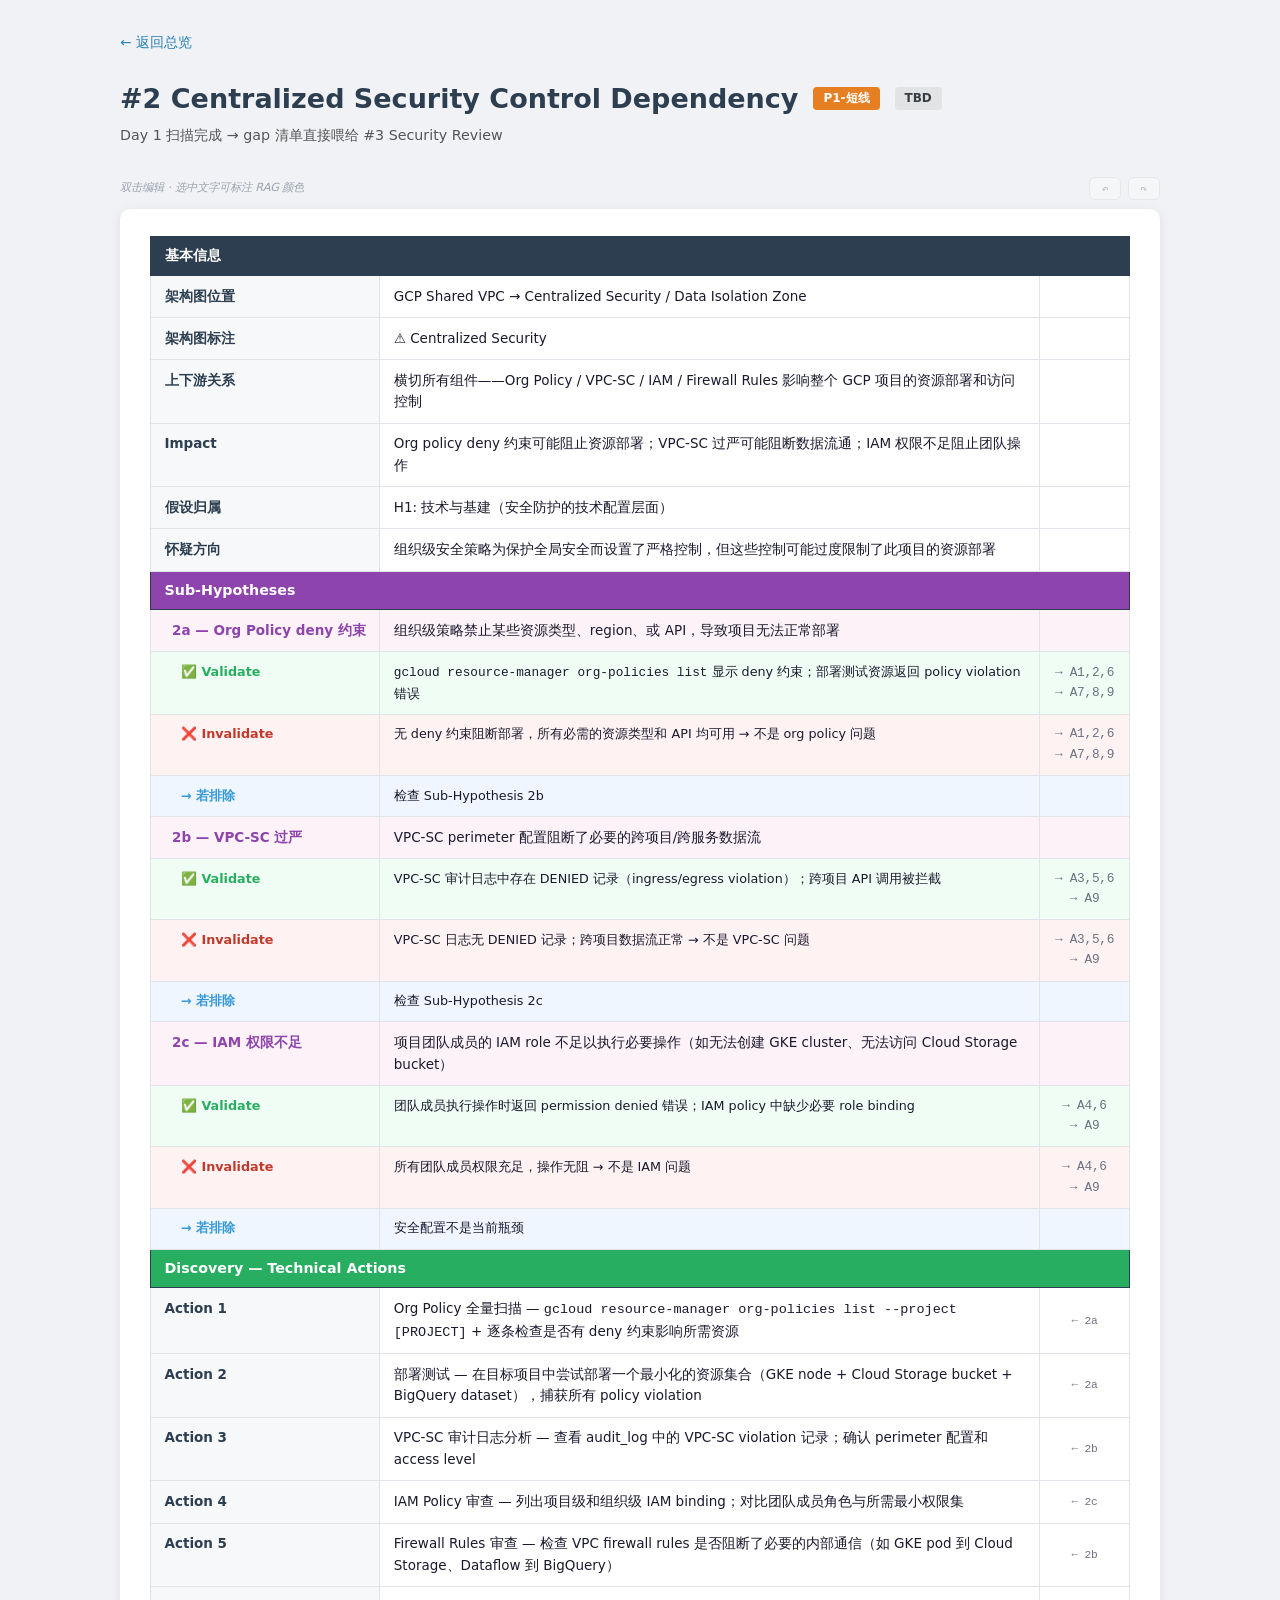
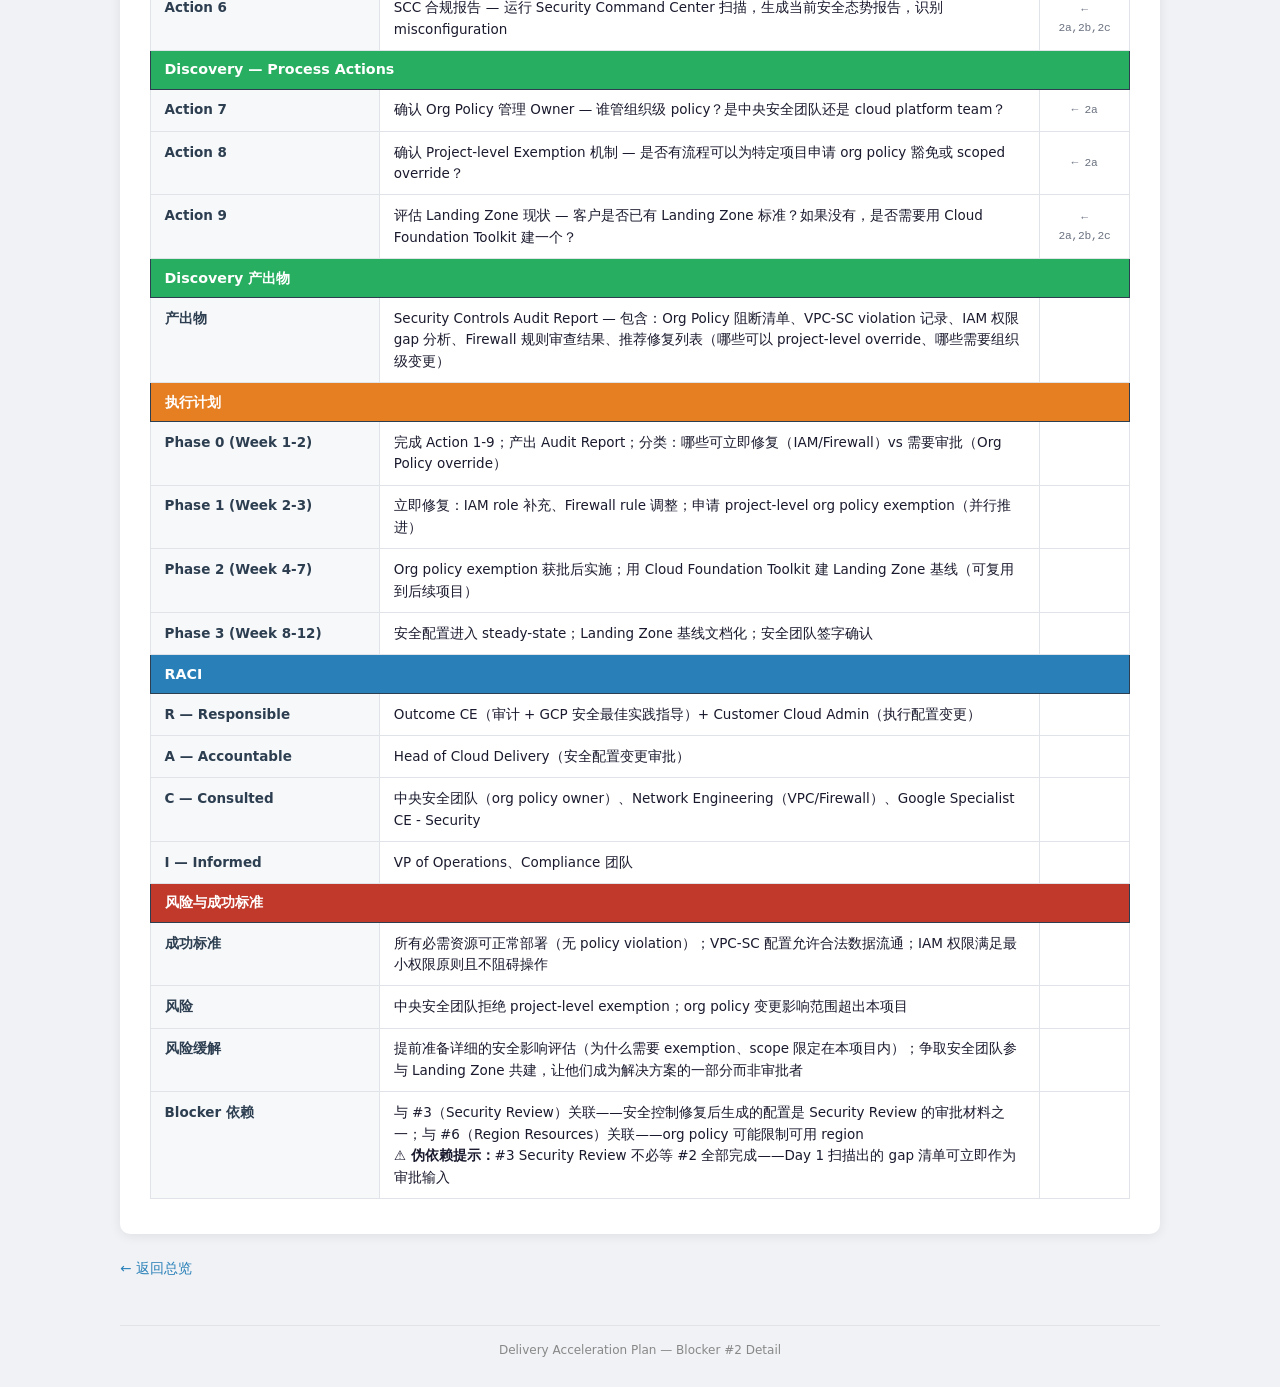
==== commit 6fad9c90: "Revert "Refactor blocker pages to MD-driven architecture with blocker-renderer.js" This reverts comm" ====
--- a/blocker2.html
+++ b/blocker2.html
@@ -2,12 +2,87 @@
 <html lang="zh-CN">
 <head>
 <meta charset="UTF-8"><meta name="viewport" content="width=device-width,initial-scale=1">
-<title>Blocker #2 — Loading...</title>
+<title>#2 Centralized Security Control Dependency — Blocker Detail</title>
 <link rel="stylesheet" href="style.css">
+<style>
+.ref-col{width:90px;text-align:center;font-size:.75rem;color:#6b7280;font-family:"Cascadia Code","Fira Code",monospace;vertical-align:middle;letter-spacing:-.02em;line-height:1.6}
+</style>
 </head>
 <body>
-<div id="blocker-root"></div>
-<script src="blocker-renderer.js"></script>
-<script>BlockerRenderer.init('blocker2.md', 'blocker-root');</script>
+<div class="nav"><a href="index.html">← 返回总览</a></div>
+
+<div class="page-header">
+  <h1>#2 Centralized Security Control Dependency</h1>
+  <span class="badge badge-p1">P1-短线</span>
+  <span class="status status-tbd">TBD</span>
+</div>
+<p class="subtitle">Day 1 扫描完成 → gap 清单直接喂给 #3 Security Review</p>
+
+<div class="card">
+<table>
+<tr class="section-header"><td colspan="3">基本信息</td></tr>
+<tr><th>架构图位置</th><td>GCP Shared VPC → Centralized Security / Data Isolation Zone</td><td class="ref-col"></td></tr>
+<tr><th>架构图标注</th><td>⚠️ Centralized Security</td><td class="ref-col"></td></tr>
+<tr><th>上下游关系</th><td>横切所有组件——Org Policy / VPC-SC / IAM / Firewall Rules 影响整个 GCP 项目的资源部署和访问控制</td><td class="ref-col"></td></tr>
+<tr><th>Impact</th><td>Org policy deny 约束可能阻止资源部署；VPC-SC 过严可能阻断数据流通；IAM 权限不足阻止团队操作</td><td class="ref-col"></td></tr>
+<tr><th>假设归属</th><td>H1: 技术与基建（安全防护的技术配置层面）</td><td class="ref-col"></td></tr>
+<tr><th>怀疑方向</th><td>组织级安全策略为保护全局安全而设置了严格控制，但这些控制可能过度限制了此项目的资源部署</td><td class="ref-col"></td></tr>
+
+<tr class="section-header hyp"><td colspan="3">Sub-Hypotheses</td></tr>
+
+<tr class="sub-hyp"><th>2a — Org Policy deny 约束</th><td>组织级策略禁止某些资源类型、region、或 API，导致项目无法正常部署</td><td class="ref-col"></td></tr>
+<tr class="validate"><th>✅ Validate</th><td><code>gcloud resource-manager org-policies list</code> 显示 deny 约束；部署测试资源返回 policy violation 错误</td><td class="ref-col">→ A1,2,6<br>→ A7,8,9</td></tr>
+<tr class="invalidate"><th>❌ Invalidate</th><td>无 deny 约束阻断部署，所有必需的资源类型和 API 均可用 → 不是 org policy 问题</td><td class="ref-col">→ A1,2,6<br>→ A7,8,9</td></tr>
+<tr class="fallback"><th>→ 若排除</th><td>检查 Sub-Hypothesis 2b</td><td class="ref-col"></td></tr>
+
+<tr class="sub-hyp"><th>2b — VPC-SC 过严</th><td>VPC-SC perimeter 配置阻断了必要的跨项目/跨服务数据流</td><td class="ref-col"></td></tr>
+<tr class="validate"><th>✅ Validate</th><td>VPC-SC 审计日志中存在 DENIED 记录（ingress/egress violation）；跨项目 API 调用被拦截</td><td class="ref-col">→ A3,5,6<br>→ A9</td></tr>
+<tr class="invalidate"><th>❌ Invalidate</th><td>VPC-SC 日志无 DENIED 记录；跨项目数据流正常 → 不是 VPC-SC 问题</td><td class="ref-col">→ A3,5,6<br>→ A9</td></tr>
+<tr class="fallback"><th>→ 若排除</th><td>检查 Sub-Hypothesis 2c</td><td class="ref-col"></td></tr>
+
+<tr class="sub-hyp"><th>2c — IAM 权限不足</th><td>项目团队成员的 IAM role 不足以执行必要操作（如无法创建 GKE cluster、无法访问 Cloud Storage bucket）</td><td class="ref-col"></td></tr>
+<tr class="validate"><th>✅ Validate</th><td>团队成员执行操作时返回 permission denied 错误；IAM policy 中缺少必要 role binding</td><td class="ref-col">→ A4,6<br>→ A9</td></tr>
+<tr class="invalidate"><th>❌ Invalidate</th><td>所有团队成员权限充足，操作无阻 → 不是 IAM 问题</td><td class="ref-col">→ A4,6<br>→ A9</td></tr>
+<tr class="fallback"><th>→ 若排除</th><td>安全配置不是当前瓶颈</td><td class="ref-col"></td></tr>
+
+<tr class="section-header disc"><td colspan="3">Discovery — Technical Actions</td></tr>
+<tr><th>Action 1</th><td>Org Policy 全量扫描 — <code>gcloud resource-manager org-policies list --project [PROJECT]</code> + 逐条检查是否有 deny 约束影响所需资源</td><td class="ref-col">← 2a</td></tr>
+<tr><th>Action 2</th><td>部署测试 — 在目标项目中尝试部署一个最小化的资源集合（GKE node + Cloud Storage bucket + BigQuery dataset），捕获所有 policy violation</td><td class="ref-col">← 2a</td></tr>
+<tr><th>Action 3</th><td>VPC-SC 审计日志分析 — 查看 audit_log 中的 VPC-SC violation 记录；确认 perimeter 配置和 access level</td><td class="ref-col">← 2b</td></tr>
+<tr><th>Action 4</th><td>IAM Policy 审查 — 列出项目级和组织级 IAM binding；对比团队成员角色与所需最小权限集</td><td class="ref-col">← 2c</td></tr>
+<tr><th>Action 5</th><td>Firewall Rules 审查 — 检查 VPC firewall rules 是否阻断了必要的内部通信（如 GKE pod 到 Cloud Storage、Dataflow 到 BigQuery）</td><td class="ref-col">← 2b</td></tr>
+<tr><th>Action 6</th><td>SCC 合规报告 — 运行 Security Command Center 扫描，生成当前安全态势报告，识别 misconfiguration</td><td class="ref-col">← 2a,2b,2c</td></tr>
+
+<tr class="section-header disc"><td colspan="3">Discovery — Process Actions</td></tr>
+<tr><th>Action 7</th><td>确认 Org Policy 管理 Owner — 谁管组织级 policy？是中央安全团队还是 cloud platform team？</td><td class="ref-col">← 2a</td></tr>
+<tr><th>Action 8</th><td>确认 Project-level Exemption 机制 — 是否有流程可以为特定项目申请 org policy 豁免或 scoped override？</td><td class="ref-col">← 2a</td></tr>
+<tr><th>Action 9</th><td>评估 Landing Zone 现状 — 客户是否已有 Landing Zone 标准？如果没有，是否需要用 Cloud Foundation Toolkit 建一个？</td><td class="ref-col">← 2a,2b,2c</td></tr>
+
+<tr class="section-header disc"><td colspan="3">Discovery 产出物</td></tr>
+<tr><th>产出物</th><td>Security Controls Audit Report — 包含：Org Policy 阻断清单、VPC-SC violation 记录、IAM 权限 gap 分析、Firewall 规则审查结果、推荐修复列表（哪些可以 project-level override、哪些需要组织级变更）</td><td class="ref-col"></td></tr>
+
+<tr class="section-header exec"><td colspan="3">执行计划</td></tr>
+<tr><th>Phase 0 (Week 1-2)</th><td>完成 Action 1-9；产出 Audit Report；分类：哪些可立即修复（IAM/Firewall）vs 需要审批（Org Policy override）</td><td class="ref-col"></td></tr>
+<tr><th>Phase 1 (Week 2-3)</th><td>立即修复：IAM role 补充、Firewall rule 调整；申请 project-level org policy exemption（并行推进）</td><td class="ref-col"></td></tr>
+<tr><th>Phase 2 (Week 4-7)</th><td>Org policy exemption 获批后实施；用 Cloud Foundation Toolkit 建 Landing Zone 基线（可复用到后续项目）</td><td class="ref-col"></td></tr>
+<tr><th>Phase 3 (Week 8-12)</th><td>安全配置进入 steady-state；Landing Zone 基线文档化；安全团队签字确认</td><td class="ref-col"></td></tr>
+
+<tr class="section-header raci"><td colspan="3">RACI</td></tr>
+<tr><th>R — Responsible</th><td>Outcome CE（审计 + GCP 安全最佳实践指导）+ Customer Cloud Admin（执行配置变更）</td><td class="ref-col"></td></tr>
+<tr><th>A — Accountable</th><td>Head of Cloud Delivery（安全配置变更审批）</td><td class="ref-col"></td></tr>
+<tr><th>C — Consulted</th><td>中央安全团队（org policy owner）、Network Engineering（VPC/Firewall）、Google Specialist CE - Security</td><td class="ref-col"></td></tr>
+<tr><th>I — Informed</th><td>VP of Operations、Compliance 团队</td><td class="ref-col"></td></tr>
+
+<tr class="section-header risk"><td colspan="3">风险与成功标准</td></tr>
+<tr><th>成功标准</th><td>所有必需资源可正常部署（无 policy violation）；VPC-SC 配置允许合法数据流通；IAM 权限满足最小权限原则且不阻碍操作</td><td class="ref-col"></td></tr>
+<tr><th>风险</th><td>中央安全团队拒绝 project-level exemption；org policy 变更影响范围超出本项目</td><td class="ref-col"></td></tr>
+<tr><th>风险缓解</th><td>提前准备详细的安全影响评估（为什么需要 exemption、scope 限定在本项目内）；争取安全团队参与 Landing Zone 共建，让他们成为解决方案的一部分而非审批者</td><td class="ref-col"></td></tr>
+<tr><th>Blocker 依赖</th><td>与 #3（Security Review）关联——安全控制修复后生成的配置是 Security Review 的审批材料之一；与 #6（Region Resources）关联——org policy 可能限制可用 region<br><b>⚠️ 伪依赖提示：</b>#3 Security Review 不必等 #2 全部完成——Day 1 扫描出的 gap 清单可立即作为审批输入</td><td class="ref-col"></td></tr>
+</table>
+</div>
+
+<div class="nav" style="margin-top:1rem"><a href="index.html">← 返回总览</a></div>
+<div class="footer">Delivery Acceleration Plan — Blocker #2 Detail</div>
+<script src="site-editor.js"></script>
 </body>
 </html>
--- a/style.css
+++ b/style.css
@@ -120,70 +120,6 @@
 .gv-actions .gv-del:hover{background:#fee2e2;border-color:#fca5a5;color:#dc2626}
 .gv-empty{padding:1.5rem;text-align:center;color:#94a3b8;font-size:.72rem}
 
-/* ===== Blocker Editor ===== */
-.blocker-toolbar{display:flex;justify-content:flex-end;align-items:center;gap:.5rem;margin-bottom:.8rem}
-.edit-hint{font-size:.75rem;color:var(--text3);margin-right:auto;font-style:italic}
-.blocker-textarea{
-  width:100%;min-height:600px;padding:1rem 1.2rem;
-  font-family:"Cascadia Code","Fira Code","Source Code Pro",Consolas,monospace;
-  font-size:.82rem;line-height:1.65;color:var(--text);
-  background:var(--card);border:2px solid rgba(41,128,185,.15);border-radius:var(--radius);
-  resize:vertical;outline:none;tab-size:2;
-}
-.blocker-textarea:focus{border-color:var(--link);box-shadow:0 0 0 3px rgba(41,128,185,.1)}
-.blocker-editor-actions{display:flex;gap:.5rem;margin-top:.6rem}
-.blocker-btn-save{background:var(--link)!important;color:#fff!important;border-color:var(--link)!important}
-.blocker-btn-save:hover{background:#1a6ea0!important}
-.blocker-btn-reset{color:var(--p0)!important;border-color:rgba(220,53,69,.3)!important}
-.blocker-btn-reset:hover{background:rgba(220,53,69,.06)!important}
-.gv-btn:disabled{opacity:.35;cursor:default}
-
-/* ===== Inline Cell Editing (contenteditable) ===== */
-[data-field],[data-meta]{cursor:text;transition:background .15s ease}
-[data-field]:hover,[data-meta]:hover{background:rgba(41,128,185,.04);outline:1px dashed rgba(41,128,185,.2);outline-offset:-1px;border-radius:2px}
-.editing{background:rgba(41,128,185,.05)!important;outline:2px solid var(--link)!important;outline-offset:-2px;border-radius:2px;min-height:1.4em}
-[contenteditable="true"]:focus{outline:2px solid var(--link);outline-offset:-2px}
-.subtitle[data-meta]{display:inline-block;padding:2px 6px;border-radius:var(--radius);cursor:text}
-.subtitle[data-meta]:hover{background:rgba(41,128,185,.04);outline:1px dashed rgba(41,128,185,.2);outline-offset:-1px}
-
-/* ===== RAG Highlight Marks ===== */
-mark.rag-r{background:#fecaca;border-radius:2px;padding:0 1px;color:#991b1b}
-mark.rag-a{background:#fef3c7;border-radius:2px;padding:0 1px;color:#92400e}
-mark.rag-g{background:#dcfce7;border-radius:2px;padding:0 1px;color:#166534}
-
-/* ===== RAG Floating Toolbar ===== */
-.rag-toolbar{
-  position:fixed;display:flex;align-items:center;gap:6px;
-  padding:5px 10px;background:#fff;
-  border:1px solid var(--border);border-radius:20px;
-  box-shadow:0 4px 16px rgba(0,0,0,.12),0 1px 3px rgba(0,0,0,.06);
-  z-index:9999;user-select:none;
-  animation:rag-pop .15s ease;
-}
-@keyframes rag-pop{from{opacity:0;transform:translateY(4px) scale(.95)}to{opacity:1;transform:translateY(0) scale(1)}}
-.rag-btn{
-  width:22px;height:22px;border-radius:50%;border:2px solid transparent;
-  cursor:pointer;transition:transform .12s,box-shadow .12s;
-  padding:0;display:flex;align-items:center;justify-content:center;
-  font-size:0;line-height:1;
-}
-.rag-btn:hover{transform:scale(1.2);box-shadow:0 0 0 3px rgba(0,0,0,.08)}
-.rag-btn:active{transform:scale(.95)}
-.rag-btn-r{background:#ef4444;border-color:#fca5a5}
-.rag-btn-a{background:#f59e0b;border-color:#fcd34d}
-.rag-btn-g{background:#22c55e;border-color:#86efac}
-.rag-btn-clear{background:#f3f4f6;border:1.5px solid #d1d5db;font-size:11px;color:#6b7280}
-.rag-btn-clear:hover{background:#e5e7eb}
-.rag-sep{width:1px;height:16px;background:var(--border);margin:0 2px}
-
-/* ===== Detail page ref column ===== */
-.ref-col{width:90px;text-align:center;font-size:.75rem;color:var(--text3);font-family:"Cascadia Code","Fira Code",monospace;vertical-align:middle;letter-spacing:-.02em;line-height:1.6}
-
-/* ===== Print ===== */
-@media print{
-  .blocker-toolbar,.rag-toolbar{display:none!important}
-}
-
 /* ===== Responsive ===== */
 @media(max-width:700px){
   body{padding:1rem}
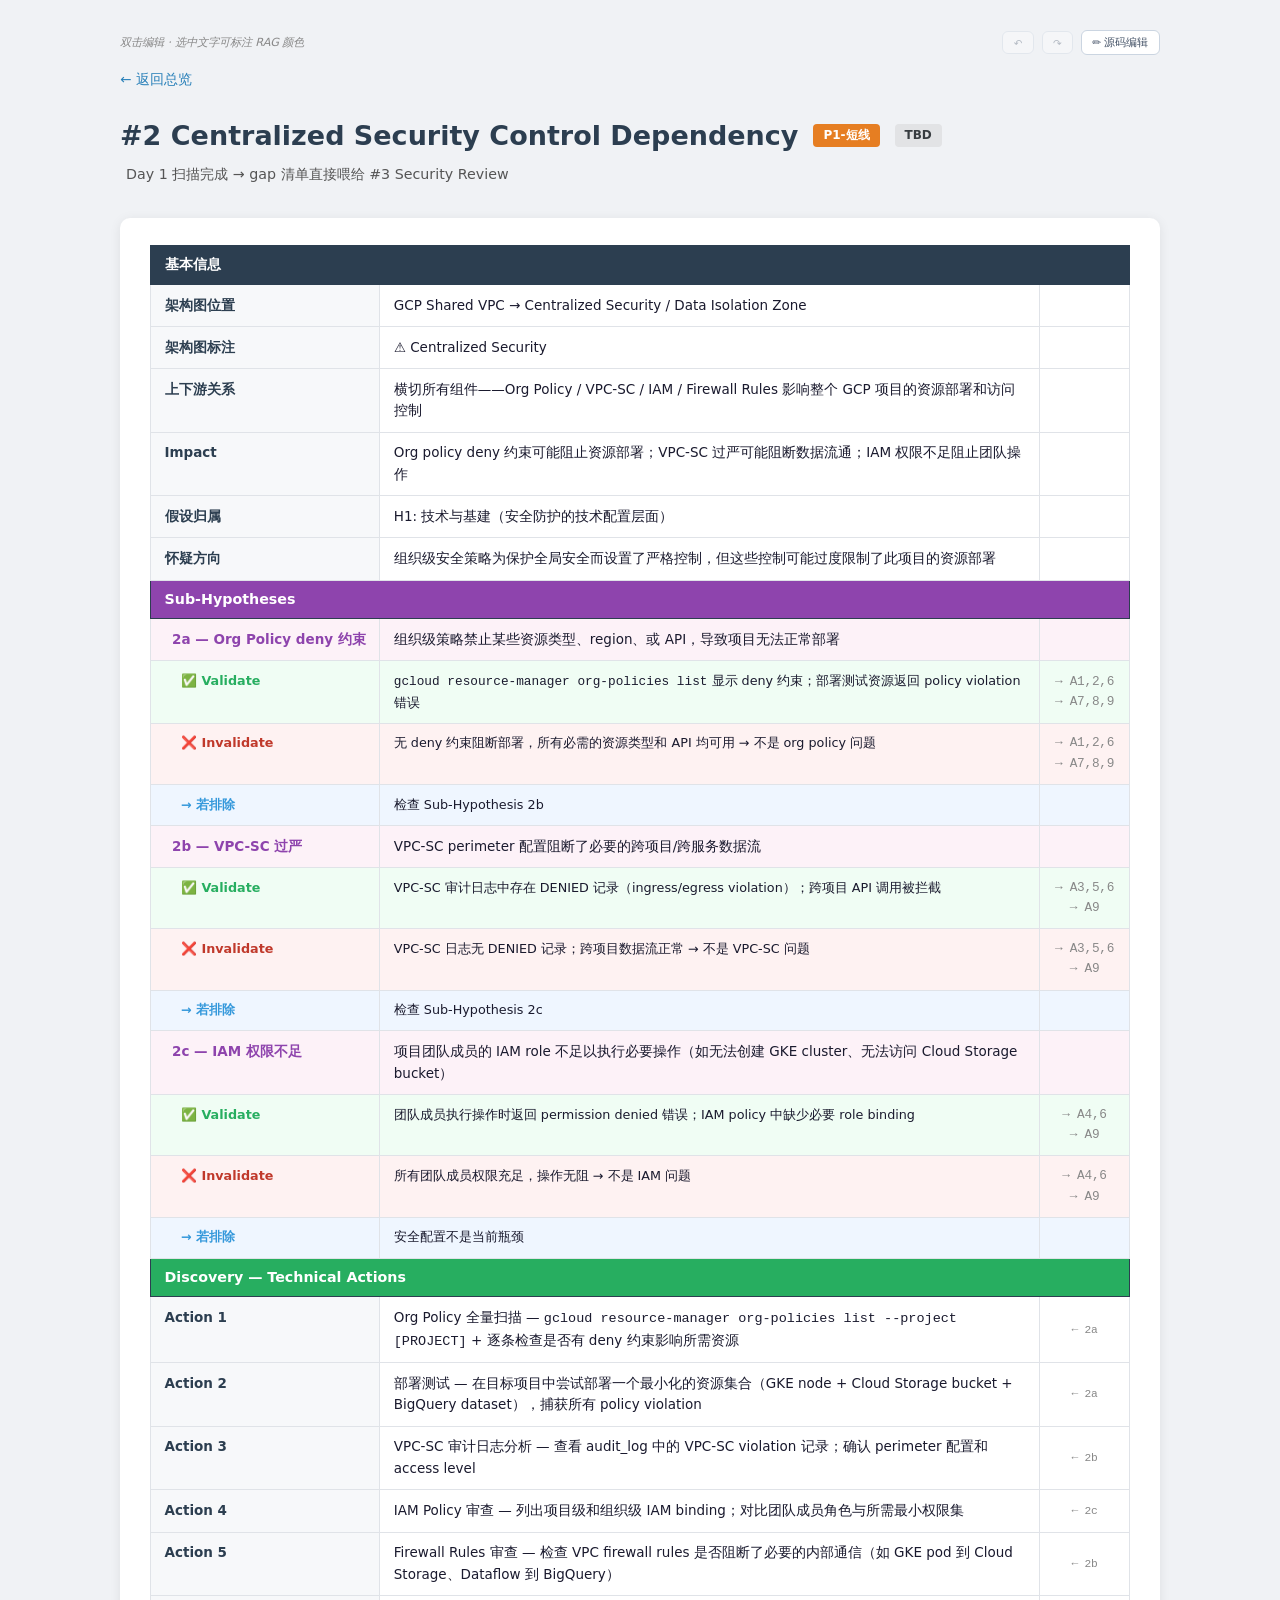
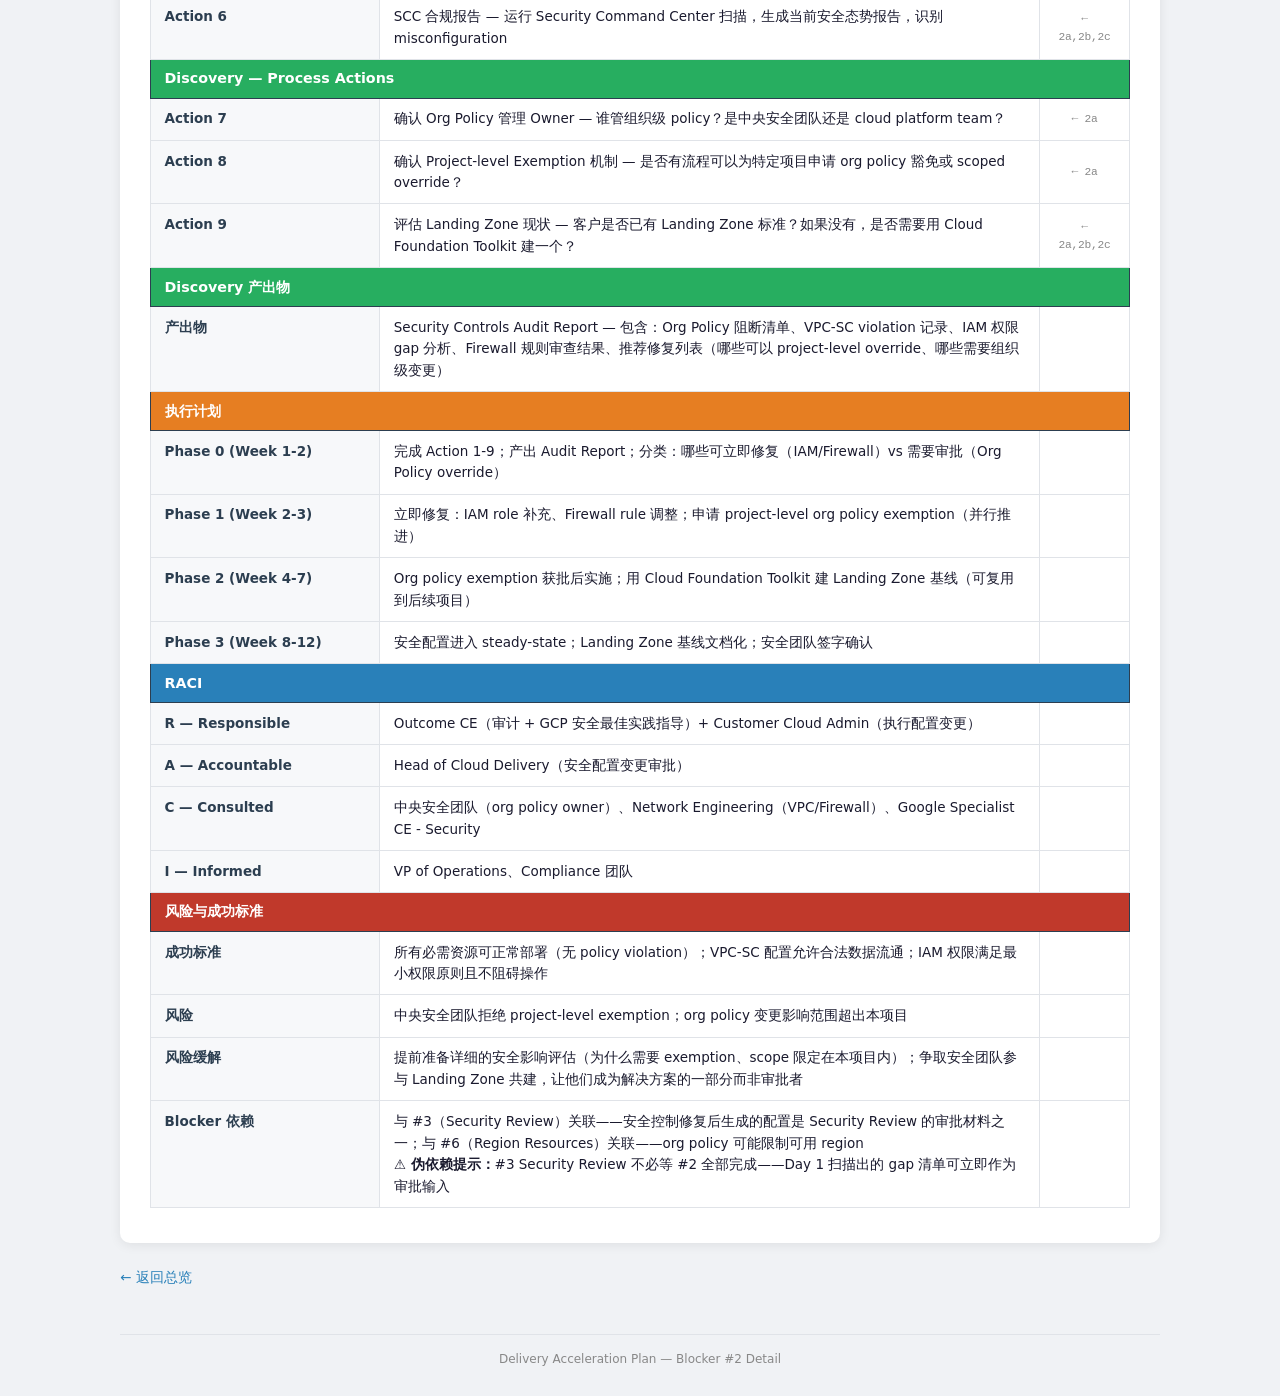
==== commit aa373599: "Switch blocker pages to MD-driven architecture with .nojekyll fix Root cause of previous blank page:" ====
--- a/blocker2.html
+++ b/blocker2.html
@@ -2,87 +2,12 @@
 <html lang="zh-CN">
 <head>
 <meta charset="UTF-8"><meta name="viewport" content="width=device-width,initial-scale=1">
-<title>#2 Centralized Security Control Dependency — Blocker Detail</title>
+<title>Blocker #2 — Loading...</title>
 <link rel="stylesheet" href="style.css">
-<style>
-.ref-col{width:90px;text-align:center;font-size:.75rem;color:#6b7280;font-family:"Cascadia Code","Fira Code",monospace;vertical-align:middle;letter-spacing:-.02em;line-height:1.6}
-</style>
 </head>
 <body>
-<div class="nav"><a href="index.html">← 返回总览</a></div>
-
-<div class="page-header">
-  <h1>#2 Centralized Security Control Dependency</h1>
-  <span class="badge badge-p1">P1-短线</span>
-  <span class="status status-tbd">TBD</span>
-</div>
-<p class="subtitle">Day 1 扫描完成 → gap 清单直接喂给 #3 Security Review</p>
-
-<div class="card">
-<table>
-<tr class="section-header"><td colspan="3">基本信息</td></tr>
-<tr><th>架构图位置</th><td>GCP Shared VPC → Centralized Security / Data Isolation Zone</td><td class="ref-col"></td></tr>
-<tr><th>架构图标注</th><td>⚠️ Centralized Security</td><td class="ref-col"></td></tr>
-<tr><th>上下游关系</th><td>横切所有组件——Org Policy / VPC-SC / IAM / Firewall Rules 影响整个 GCP 项目的资源部署和访问控制</td><td class="ref-col"></td></tr>
-<tr><th>Impact</th><td>Org policy deny 约束可能阻止资源部署；VPC-SC 过严可能阻断数据流通；IAM 权限不足阻止团队操作</td><td class="ref-col"></td></tr>
-<tr><th>假设归属</th><td>H1: 技术与基建（安全防护的技术配置层面）</td><td class="ref-col"></td></tr>
-<tr><th>怀疑方向</th><td>组织级安全策略为保护全局安全而设置了严格控制，但这些控制可能过度限制了此项目的资源部署</td><td class="ref-col"></td></tr>
-
-<tr class="section-header hyp"><td colspan="3">Sub-Hypotheses</td></tr>
-
-<tr class="sub-hyp"><th>2a — Org Policy deny 约束</th><td>组织级策略禁止某些资源类型、region、或 API，导致项目无法正常部署</td><td class="ref-col"></td></tr>
-<tr class="validate"><th>✅ Validate</th><td><code>gcloud resource-manager org-policies list</code> 显示 deny 约束；部署测试资源返回 policy violation 错误</td><td class="ref-col">→ A1,2,6<br>→ A7,8,9</td></tr>
-<tr class="invalidate"><th>❌ Invalidate</th><td>无 deny 约束阻断部署，所有必需的资源类型和 API 均可用 → 不是 org policy 问题</td><td class="ref-col">→ A1,2,6<br>→ A7,8,9</td></tr>
-<tr class="fallback"><th>→ 若排除</th><td>检查 Sub-Hypothesis 2b</td><td class="ref-col"></td></tr>
-
-<tr class="sub-hyp"><th>2b — VPC-SC 过严</th><td>VPC-SC perimeter 配置阻断了必要的跨项目/跨服务数据流</td><td class="ref-col"></td></tr>
-<tr class="validate"><th>✅ Validate</th><td>VPC-SC 审计日志中存在 DENIED 记录（ingress/egress violation）；跨项目 API 调用被拦截</td><td class="ref-col">→ A3,5,6<br>→ A9</td></tr>
-<tr class="invalidate"><th>❌ Invalidate</th><td>VPC-SC 日志无 DENIED 记录；跨项目数据流正常 → 不是 VPC-SC 问题</td><td class="ref-col">→ A3,5,6<br>→ A9</td></tr>
-<tr class="fallback"><th>→ 若排除</th><td>检查 Sub-Hypothesis 2c</td><td class="ref-col"></td></tr>
-
-<tr class="sub-hyp"><th>2c — IAM 权限不足</th><td>项目团队成员的 IAM role 不足以执行必要操作（如无法创建 GKE cluster、无法访问 Cloud Storage bucket）</td><td class="ref-col"></td></tr>
-<tr class="validate"><th>✅ Validate</th><td>团队成员执行操作时返回 permission denied 错误；IAM policy 中缺少必要 role binding</td><td class="ref-col">→ A4,6<br>→ A9</td></tr>
-<tr class="invalidate"><th>❌ Invalidate</th><td>所有团队成员权限充足，操作无阻 → 不是 IAM 问题</td><td class="ref-col">→ A4,6<br>→ A9</td></tr>
-<tr class="fallback"><th>→ 若排除</th><td>安全配置不是当前瓶颈</td><td class="ref-col"></td></tr>
-
-<tr class="section-header disc"><td colspan="3">Discovery — Technical Actions</td></tr>
-<tr><th>Action 1</th><td>Org Policy 全量扫描 — <code>gcloud resource-manager org-policies list --project [PROJECT]</code> + 逐条检查是否有 deny 约束影响所需资源</td><td class="ref-col">← 2a</td></tr>
-<tr><th>Action 2</th><td>部署测试 — 在目标项目中尝试部署一个最小化的资源集合（GKE node + Cloud Storage bucket + BigQuery dataset），捕获所有 policy violation</td><td class="ref-col">← 2a</td></tr>
-<tr><th>Action 3</th><td>VPC-SC 审计日志分析 — 查看 audit_log 中的 VPC-SC violation 记录；确认 perimeter 配置和 access level</td><td class="ref-col">← 2b</td></tr>
-<tr><th>Action 4</th><td>IAM Policy 审查 — 列出项目级和组织级 IAM binding；对比团队成员角色与所需最小权限集</td><td class="ref-col">← 2c</td></tr>
-<tr><th>Action 5</th><td>Firewall Rules 审查 — 检查 VPC firewall rules 是否阻断了必要的内部通信（如 GKE pod 到 Cloud Storage、Dataflow 到 BigQuery）</td><td class="ref-col">← 2b</td></tr>
-<tr><th>Action 6</th><td>SCC 合规报告 — 运行 Security Command Center 扫描，生成当前安全态势报告，识别 misconfiguration</td><td class="ref-col">← 2a,2b,2c</td></tr>
-
-<tr class="section-header disc"><td colspan="3">Discovery — Process Actions</td></tr>
-<tr><th>Action 7</th><td>确认 Org Policy 管理 Owner — 谁管组织级 policy？是中央安全团队还是 cloud platform team？</td><td class="ref-col">← 2a</td></tr>
-<tr><th>Action 8</th><td>确认 Project-level Exemption 机制 — 是否有流程可以为特定项目申请 org policy 豁免或 scoped override？</td><td class="ref-col">← 2a</td></tr>
-<tr><th>Action 9</th><td>评估 Landing Zone 现状 — 客户是否已有 Landing Zone 标准？如果没有，是否需要用 Cloud Foundation Toolkit 建一个？</td><td class="ref-col">← 2a,2b,2c</td></tr>
-
-<tr class="section-header disc"><td colspan="3">Discovery 产出物</td></tr>
-<tr><th>产出物</th><td>Security Controls Audit Report — 包含：Org Policy 阻断清单、VPC-SC violation 记录、IAM 权限 gap 分析、Firewall 规则审查结果、推荐修复列表（哪些可以 project-level override、哪些需要组织级变更）</td><td class="ref-col"></td></tr>
-
-<tr class="section-header exec"><td colspan="3">执行计划</td></tr>
-<tr><th>Phase 0 (Week 1-2)</th><td>完成 Action 1-9；产出 Audit Report；分类：哪些可立即修复（IAM/Firewall）vs 需要审批（Org Policy override）</td><td class="ref-col"></td></tr>
-<tr><th>Phase 1 (Week 2-3)</th><td>立即修复：IAM role 补充、Firewall rule 调整；申请 project-level org policy exemption（并行推进）</td><td class="ref-col"></td></tr>
-<tr><th>Phase 2 (Week 4-7)</th><td>Org policy exemption 获批后实施；用 Cloud Foundation Toolkit 建 Landing Zone 基线（可复用到后续项目）</td><td class="ref-col"></td></tr>
-<tr><th>Phase 3 (Week 8-12)</th><td>安全配置进入 steady-state；Landing Zone 基线文档化；安全团队签字确认</td><td class="ref-col"></td></tr>
-
-<tr class="section-header raci"><td colspan="3">RACI</td></tr>
-<tr><th>R — Responsible</th><td>Outcome CE（审计 + GCP 安全最佳实践指导）+ Customer Cloud Admin（执行配置变更）</td><td class="ref-col"></td></tr>
-<tr><th>A — Accountable</th><td>Head of Cloud Delivery（安全配置变更审批）</td><td class="ref-col"></td></tr>
-<tr><th>C — Consulted</th><td>中央安全团队（org policy owner）、Network Engineering（VPC/Firewall）、Google Specialist CE - Security</td><td class="ref-col"></td></tr>
-<tr><th>I — Informed</th><td>VP of Operations、Compliance 团队</td><td class="ref-col"></td></tr>
-
-<tr class="section-header risk"><td colspan="3">风险与成功标准</td></tr>
-<tr><th>成功标准</th><td>所有必需资源可正常部署（无 policy violation）；VPC-SC 配置允许合法数据流通；IAM 权限满足最小权限原则且不阻碍操作</td><td class="ref-col"></td></tr>
-<tr><th>风险</th><td>中央安全团队拒绝 project-level exemption；org policy 变更影响范围超出本项目</td><td class="ref-col"></td></tr>
-<tr><th>风险缓解</th><td>提前准备详细的安全影响评估（为什么需要 exemption、scope 限定在本项目内）；争取安全团队参与 Landing Zone 共建，让他们成为解决方案的一部分而非审批者</td><td class="ref-col"></td></tr>
-<tr><th>Blocker 依赖</th><td>与 #3（Security Review）关联——安全控制修复后生成的配置是 Security Review 的审批材料之一；与 #6（Region Resources）关联——org policy 可能限制可用 region<br><b>⚠️ 伪依赖提示：</b>#3 Security Review 不必等 #2 全部完成——Day 1 扫描出的 gap 清单可立即作为审批输入</td><td class="ref-col"></td></tr>
-</table>
-</div>
-
-<div class="nav" style="margin-top:1rem"><a href="index.html">← 返回总览</a></div>
-<div class="footer">Delivery Acceleration Plan — Blocker #2 Detail</div>
-<script src="site-editor.js"></script>
+<div id="blocker-root"><p style="color:#888;padding:2rem">Loading...</p></div>
+<script src="blocker-renderer.js"></script>
+<script>BlockerRenderer.init('blocker2.md', 'blocker-root');</script>
 </body>
 </html>
--- a/style.css
+++ b/style.css
@@ -120,6 +120,70 @@
 .gv-actions .gv-del:hover{background:#fee2e2;border-color:#fca5a5;color:#dc2626}
 .gv-empty{padding:1.5rem;text-align:center;color:#94a3b8;font-size:.72rem}
 
+/* ===== Blocker Editor ===== */
+.blocker-toolbar{display:flex;justify-content:flex-end;align-items:center;gap:.5rem;margin-bottom:.8rem}
+.edit-hint{font-size:.75rem;color:var(--text3);margin-right:auto;font-style:italic}
+.blocker-textarea{
+  width:100%;min-height:600px;padding:1rem 1.2rem;
+  font-family:"Cascadia Code","Fira Code","Source Code Pro",Consolas,monospace;
+  font-size:.82rem;line-height:1.65;color:var(--text);
+  background:var(--card);border:2px solid rgba(41,128,185,.15);border-radius:var(--radius);
+  resize:vertical;outline:none;tab-size:2;
+}
+.blocker-textarea:focus{border-color:var(--link);box-shadow:0 0 0 3px rgba(41,128,185,.1)}
+.blocker-editor-actions{display:flex;gap:.5rem;margin-top:.6rem}
+.blocker-btn-save{background:var(--link)!important;color:#fff!important;border-color:var(--link)!important}
+.blocker-btn-save:hover{background:#1a6ea0!important}
+.blocker-btn-reset{color:var(--p0)!important;border-color:rgba(220,53,69,.3)!important}
+.blocker-btn-reset:hover{background:rgba(220,53,69,.06)!important}
+.gv-btn:disabled{opacity:.35;cursor:default}
+
+/* ===== Inline Cell Editing (contenteditable) ===== */
+[data-field],[data-meta]{cursor:text;transition:background .15s ease}
+[data-field]:hover,[data-meta]:hover{background:rgba(41,128,185,.04);outline:1px dashed rgba(41,128,185,.2);outline-offset:-1px;border-radius:2px}
+.editing{background:rgba(41,128,185,.05)!important;outline:2px solid var(--link)!important;outline-offset:-2px;border-radius:2px;min-height:1.4em}
+[contenteditable="true"]:focus{outline:2px solid var(--link);outline-offset:-2px}
+.subtitle[data-meta]{display:inline-block;padding:2px 6px;border-radius:var(--radius);cursor:text}
+.subtitle[data-meta]:hover{background:rgba(41,128,185,.04);outline:1px dashed rgba(41,128,185,.2);outline-offset:-1px}
+
+/* ===== RAG Highlight Marks ===== */
+mark.rag-r{background:#fecaca;border-radius:2px;padding:0 1px;color:#991b1b}
+mark.rag-a{background:#fef3c7;border-radius:2px;padding:0 1px;color:#92400e}
+mark.rag-g{background:#dcfce7;border-radius:2px;padding:0 1px;color:#166534}
+
+/* ===== RAG Floating Toolbar ===== */
+.rag-toolbar{
+  position:fixed;display:flex;align-items:center;gap:6px;
+  padding:5px 10px;background:#fff;
+  border:1px solid var(--border);border-radius:20px;
+  box-shadow:0 4px 16px rgba(0,0,0,.12),0 1px 3px rgba(0,0,0,.06);
+  z-index:9999;user-select:none;
+  animation:rag-pop .15s ease;
+}
+@keyframes rag-pop{from{opacity:0;transform:translateY(4px) scale(.95)}to{opacity:1;transform:translateY(0) scale(1)}}
+.rag-btn{
+  width:22px;height:22px;border-radius:50%;border:2px solid transparent;
+  cursor:pointer;transition:transform .12s,box-shadow .12s;
+  padding:0;display:flex;align-items:center;justify-content:center;
+  font-size:0;line-height:1;
+}
+.rag-btn:hover{transform:scale(1.2);box-shadow:0 0 0 3px rgba(0,0,0,.08)}
+.rag-btn:active{transform:scale(.95)}
+.rag-btn-r{background:#ef4444;border-color:#fca5a5}
+.rag-btn-a{background:#f59e0b;border-color:#fcd34d}
+.rag-btn-g{background:#22c55e;border-color:#86efac}
+.rag-btn-clear{background:#f3f4f6;border:1.5px solid #d1d5db;font-size:11px;color:#6b7280}
+.rag-btn-clear:hover{background:#e5e7eb}
+.rag-sep{width:1px;height:16px;background:var(--border);margin:0 2px}
+
+/* ===== Detail page ref column ===== */
+.ref-col{width:90px;text-align:center;font-size:.75rem;color:var(--text3);font-family:"Cascadia Code","Fira Code",monospace;vertical-align:middle;letter-spacing:-.02em;line-height:1.6}
+
+/* ===== Print ===== */
+@media print{
+  .blocker-toolbar,.rag-toolbar{display:none!important}
+}
+
 /* ===== Responsive ===== */
 @media(max-width:700px){
   body{padding:1rem}
